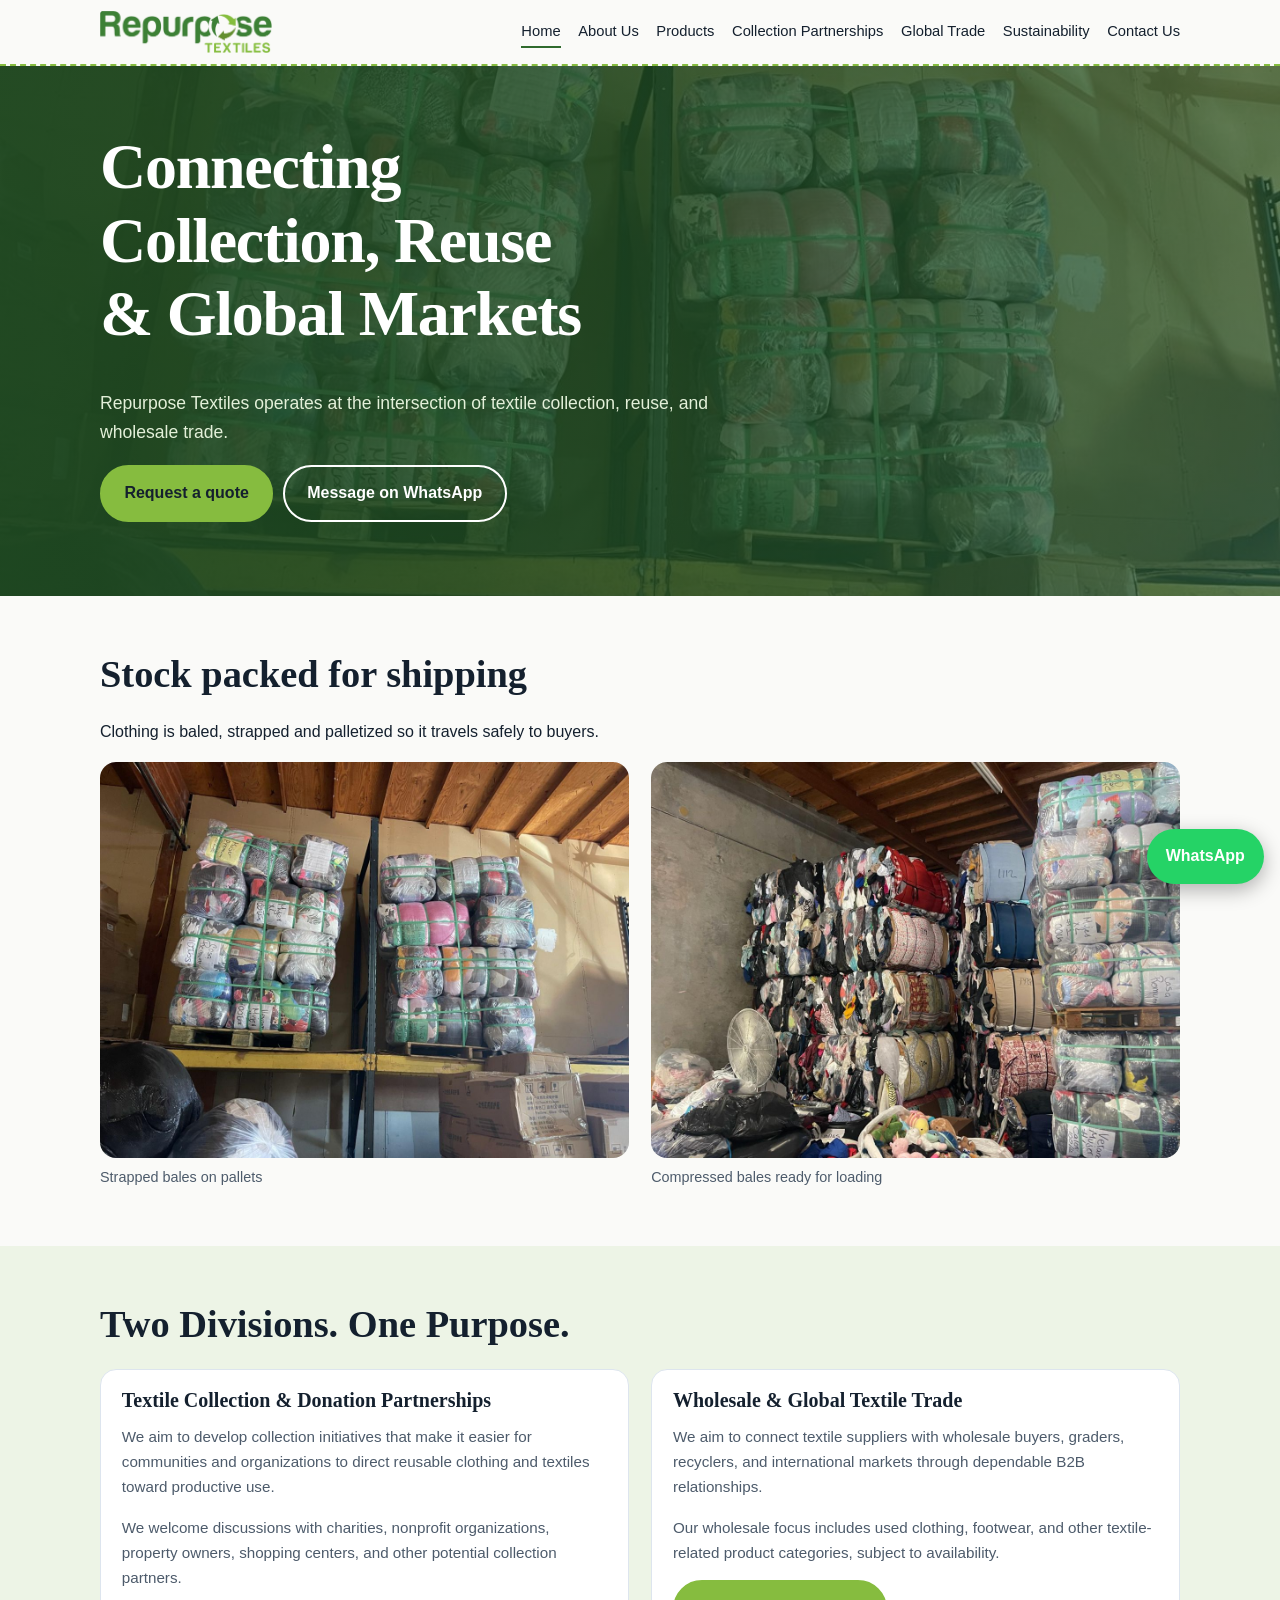
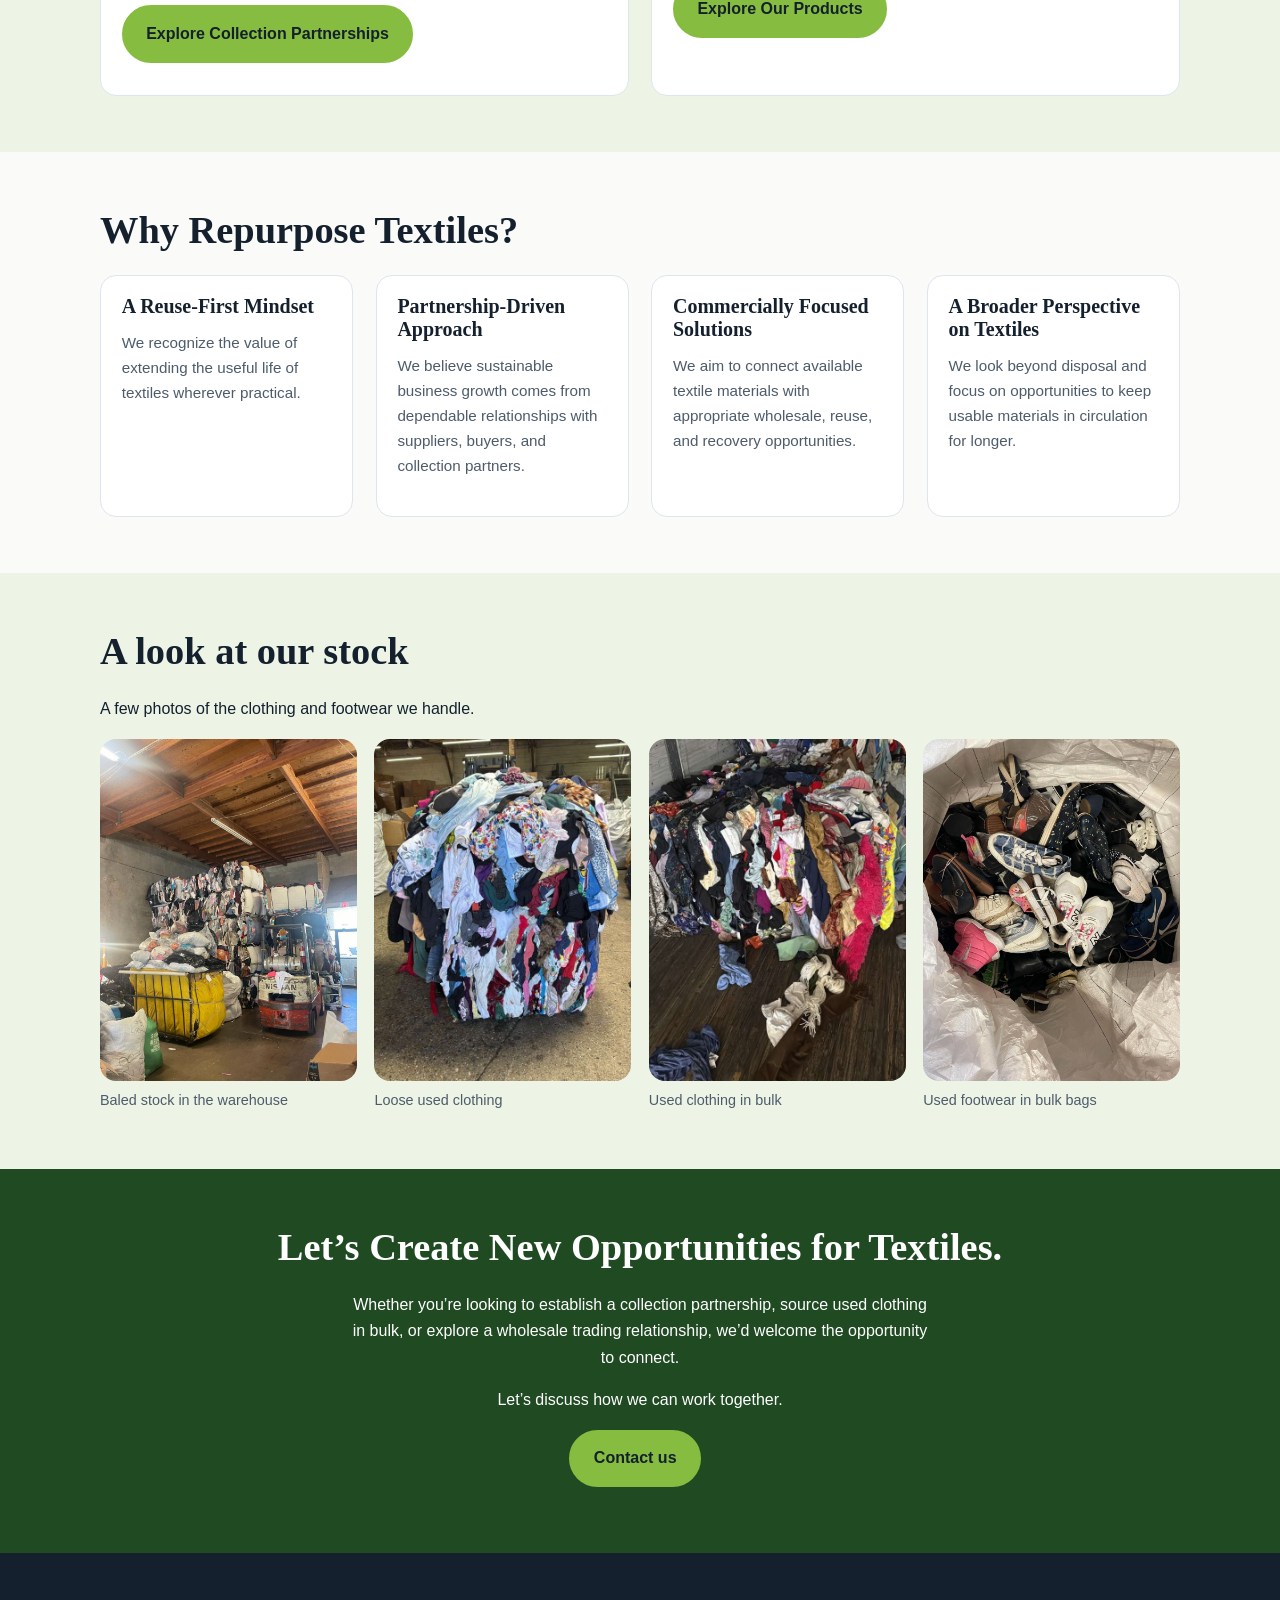
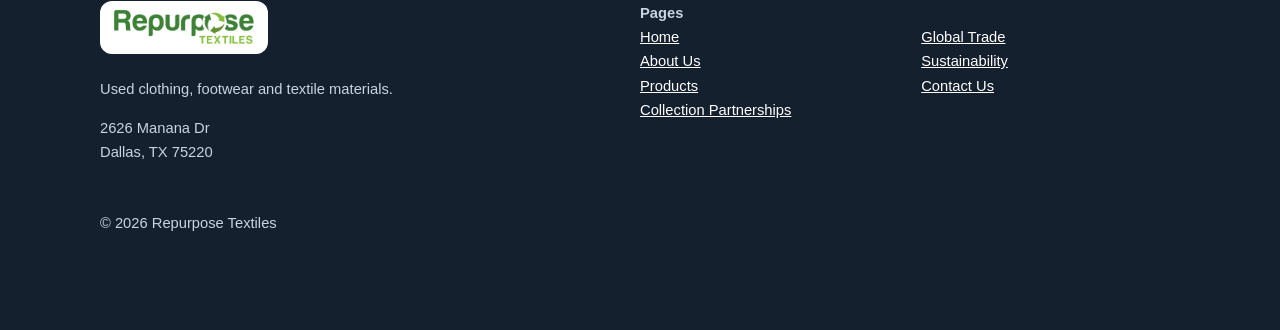
==== index.html @ b64dceb4 "Add files via upload" ====
<!doctype html><html lang="en"><head><meta charset="utf-8"><meta name="viewport" content="width=device-width,initial-scale=1,viewport-fit=cover"><title>Used Clothing Supplier | Repurpose Textiles</title><meta name="description" content="Repurpose Textiles supplies used clothing, footwear and textile materials to wholesale buyers and works with organizations that collect them."><meta name="theme-color" content="#2f6a2d"><link rel="canonical" href="https://YOUR-DOMAIN.com/"><meta property="og:title" content="Used Clothing Supplier | Repurpose Textiles"><meta property="og:description" content="Repurpose Textiles supplies used clothing, footwear and textile materials to wholesale buyers and works with organizations that collect them."><meta property="og:type" content="website"><meta property="og:url" content="https://YOUR-DOMAIN.com/"><link rel="icon" href="assets/favicon.png"><link rel="apple-touch-icon" href="assets/apple-touch-icon.png"><meta property="og:image" content="https://YOUR-DOMAIN.com/assets/bales-pallets.jpg"><link rel="stylesheet" href="style.css"><script type="application/ld+json">{"@context":"https://schema.org","@type":"Organization","name":"Repurpose Textiles","url":"https://YOUR-DOMAIN.com","logo":"https://YOUR-DOMAIN.com/assets/logo.png","email":"info@YOUR-DOMAIN.com","address":{"@type":"PostalAddress","streetAddress":"2626 Manana Dr","addressLocality":"Dallas","addressRegion":"TX","postalCode":"75220","addressCountry":"US"}}</script></head><body>
<header><div class="wrap bar"><a class="logo" href="index.html"><img src="assets/logo.png" alt="Repurpose Textiles" width="172" height="42"></a><button id="mt" aria-expanded="false" aria-controls="nav">Menu</button><nav id="nav" aria-label="Main"><ul><li><a href="index.html" aria-current=page>Home</a></li><li><a href="about.html">About Us</a></li><li><a href="products.html">Products</a></li><li><a href="partnerships.html">Collection Partnerships</a></li><li><a href="global-trade.html">Global Trade</a></li><li><a href="sustainability.html">Sustainability</a></li><li><a href="contact.html">Contact Us</a></li></ul></nav></div></header>
<main><div class="hero pic"><div class="wrap"><div><h1>Connecting Collection, Reuse &amp; Global Markets</h1><p>Repurpose Textiles operates at the intersection of textile collection, reuse, and wholesale trade.</p><a class="btn" href="contact.html">Request a quote</a><a class="btn alt" href="https://wa.me/19723810260">Message on WhatsApp</a></div>
</div></div>

<section><div class="wrap"><h2>Stock packed for shipping</h2><p>Clothing is baled, strapped and palletized so it travels safely to buyers.</p><div class="grid"><figure><img src="assets/bales-pallets.jpg" width="1200" height="900" loading="lazy" alt="Pallets of strapped clothing bales stacked on warehouse racking"><figcaption>Strapped bales on pallets</figcaption></figure><figure><img src="assets/bales-stacked.jpg" width="1200" height="900" loading="lazy" alt="Stacks of compressed clothing and textile bales in a warehouse"><figcaption>Compressed bales ready for loading</figcaption></figure></div></div></section>
<section class="alt-bg"><div class="wrap"><h2>Two Divisions. One Purpose.</h2><div class="grid">
<div class="card"><div class="in"><h3>Textile Collection &amp; Donation Partnerships</h3><p>We aim to develop collection initiatives that make it easier for communities and organizations to direct reusable clothing and textiles toward productive use.</p><p>We welcome discussions with charities, nonprofit organizations, property owners, shopping centers, and other potential collection partners.</p><a class="btn" href="partnerships.html">Explore Collection Partnerships</a></div></div>
<div class="card"><div class="in"><h3>Wholesale &amp; Global Textile Trade</h3><p>We aim to connect textile suppliers with wholesale buyers, graders, recyclers, and international markets through dependable B2B relationships.</p><p>Our wholesale focus includes used clothing, footwear, and other textile-related product categories, subject to availability.</p><a class="btn" href="products.html">Explore Our Products</a></div></div></div></div></section>
<section><div class="wrap"><h2>Why Repurpose Textiles?</h2><div class="grid g4">
<div class="card"><div class="in"><h3>A Reuse-First Mindset</h3><p>We recognize the value of extending the useful life of textiles wherever practical.</p></div></div>
<div class="card"><div class="in"><h3>Partnership-Driven Approach</h3><p>We believe sustainable business growth comes from dependable relationships with suppliers, buyers, and collection partners.</p></div></div>
<div class="card"><div class="in"><h3>Commercially Focused Solutions</h3><p>We aim to connect available textile materials with appropriate wholesale, reuse, and recovery opportunities.</p></div></div>
<div class="card"><div class="in"><h3>A Broader Perspective on Textiles</h3><p>We look beyond disposal and focus on opportunities to keep usable materials in circulation for longer.</p></div></div></div></div></section>
<section class="alt-bg"><div class="wrap"><h2>A look at our stock</h2><p>A few photos of the clothing and footwear we handle.</p><div class="gal">
<figure><img src="assets/warehouse-floor.jpg" width="900" height="1200" loading="lazy" alt="Tall stacks of baled used clothing in a warehouse with a forklift"><figcaption>Baled stock in the warehouse</figcaption></figure>
<figure><img src="assets/loose-clothing-1.jpg" width="576" height="1024" loading="lazy" alt="A large pile of loose used clothing on a warehouse floor"><figcaption>Loose used clothing</figcaption></figure>
<figure><img src="assets/loose-clothing-2.jpg" width="576" height="1024" loading="lazy" alt="Used clothing spread across the floor of a trailer"><figcaption>Used clothing in bulk</figcaption></figure>
<figure><img src="assets/footwear-1.jpg" width="900" height="1200" loading="lazy" alt="A large bag of mixed used shoes"><figcaption>Used footwear in bulk bags</figcaption></figure></div></div></section><div class="band"><div class="wrap"><h2>Let’s Create New Opportunities for Textiles.</h2><p>Whether you’re looking to establish a collection partnership, source used clothing in bulk, or explore a wholesale trading relationship, we’d welcome the opportunity to connect.</p><p>Let’s discuss how we can work together.</p><a class="btn" href="contact.html">Contact us</a></div></div></main>
<footer><div class="wrap grid"><div><a class="fl" href="index.html"><img src="assets/logo.png" alt="Repurpose Textiles" width="140" height="34"></a><p>Used clothing, footwear and textile materials.</p><p>2626 Manana Dr<br>Dallas, TX 75220</p></div><div><b>Pages</b><br><a href="index.html">Home</a><br><a href="about.html">About Us</a><br><a href="products.html">Products</a><br><a href="partnerships.html">Collection Partnerships</a></div><div><b>&nbsp;</b><br><a href="global-trade.html">Global Trade</a><br><a href="sustainability.html">Sustainability</a><br><a href="contact.html">Contact Us</a></div></div><div class="wrap"><p style="margin-top:2rem">&copy; <span id="y">2026</span> Repurpose Textiles</p></div></footer>
<a class="wa" href="https://wa.me/19723810260" aria-label="Chat on WhatsApp">WhatsApp</a><script src="site.js" defer></script></body></html>
---- style.css ----
:root{--ink:#14202e;--denim:#2f6a2d;--chambray:#edf4e6;--paper:#fafaf8;--thread:#86bc3f;--moss:#1f4a22;--mute:#4d5b6b;--serif:"New York",ui-serif,"Iowan Old Style",Georgia,serif;--sans:-apple-system,BlinkMacSystemFont,"SF Pro Text","Helvetica Neue",Arial,sans-serif}
*{box-sizing:border-box}html{scroll-padding-top:5rem;-webkit-text-size-adjust:100%}
body{margin:0;font:1rem/1.65 var(--sans);color:var(--ink);background:var(--paper);padding:env(safe-area-inset-top) env(safe-area-inset-left) 0 env(safe-area-inset-right)}
img{max-width:100%}a{color:var(--denim)}h1,h2,h3{font-family:var(--serif);line-height:1.15;margin:0 0 .6em;font-weight:700}
h1{font-size:clamp(2.2rem,6vw,4rem);letter-spacing:-.02em}h2{font-size:clamp(1.6rem,3.5vw,2.4rem)}h3{font-size:1.25rem}
p{max-width:65ch;margin:0 0 1em}.wrap{max-width:1120px;margin:auto;padding:0 1.25rem}
header{position:sticky;top:0;z-index:20;background:rgba(250,250,248,.92);-webkit-backdrop-filter:blur(12px);backdrop-filter:blur(12px);border-bottom:2px dashed var(--thread)}
.bar{display:flex;align-items:center;justify-content:space-between;min-height:4rem}
.logo{font:700 1.25rem var(--serif);text-decoration:none;color:var(--denim)}
nav ul{display:flex;gap:1.1rem;list-style:none;margin:0;padding:0}nav a{text-decoration:none;color:var(--ink);font-size:.92rem;padding:.4rem 0;border-bottom:2px solid transparent}
nav a:hover,nav a[aria-current]{border-color:var(--denim)}
#mt{display:none;background:none;border:2px solid var(--denim);color:var(--denim);border-radius:8px;padding:.5rem .8rem;font:600 .9rem var(--sans);min-height:44px}
.hero.pic{background:linear-gradient(90deg,rgba(31,74,34,.94),rgba(31,74,34,.7)),url(assets/bales-pallets.jpg) center/cover}.logo img{height:42px;width:auto;display:block}.fl{display:inline-block;background:#fff;padding:.6rem .9rem;border-radius:12px;margin-bottom:1rem}.fl img{height:34px;width:auto;display:block}figure{margin:0}figure img{width:100%;height:auto;aspect-ratio:4/3;object-fit:cover;border-radius:16px;display:block}figcaption{color:var(--mute);font-size:.9rem;margin-top:.5rem}.hero{background:var(--denim);color:#fff;padding:4rem 0}.hero .wrap{display:grid;grid-template-columns:1.4fr 1fr;gap:3rem;align-items:center}
.hero p{color:#e3f0d9;font-size:1.1rem}.page-hero{background:var(--chambray);padding:3rem 0 2.5rem}.page-hero p{font-size:1.1rem;color:var(--mute)}
.btn{display:inline-block;padding:.85rem 1.4rem;border-radius:999px;font-weight:600;text-decoration:none;background:var(--thread);color:var(--ink);border:2px solid var(--thread);margin:0 .6rem .6rem 0;min-height:44px;cursor:pointer;font-size:1rem;font-family:var(--sans)}
.btn.alt{background:transparent;color:inherit;border-color:currentColor}
.tag{background:var(--paper);color:var(--ink);padding:1.6rem 1.6rem 1.6rem 2.2rem;border-radius:6px 22px 22px 6px;position:relative;box-shadow:0 10px 30px rgba(0,0,0,.25)}
.tag:before{content:"";position:absolute;left:.8rem;top:1.2rem;width:14px;height:14px;border-radius:50%;background:var(--denim)}
.tag h3{font-size:1.05rem}.tag a{display:block;padding:.7rem 0;border-top:2px dashed #cfe0c0;text-decoration:none;font-weight:600}
section{padding:3.5rem 0}.alt-bg{background:var(--chambray)}
.stats{display:grid;grid-template-columns:repeat(3,1fr);gap:1.5rem;border-top:2px dashed var(--thread);border-bottom:2px dashed var(--thread);padding:1.8rem 0}
.stats b{display:block;font:700 1.8rem var(--serif);color:var(--denim)}
.grid{display:grid;grid-template-columns:repeat(auto-fit,minmax(260px,1fr));gap:1.4rem}
.card{background:#fff;border-radius:16px;overflow:hidden;border:1px solid #dde5ee}.card .pic{aspect-ratio:16/10;background:var(--chambray);display:grid;place-items:center;color:var(--mute);font-size:.85rem;border-bottom:2px dashed var(--thread)}
.gal{display:grid;grid-template-columns:repeat(4,1fr);gap:1.1rem}.gal img{aspect-ratio:3/4}@media(max-width:900px){.gal{grid-template-columns:repeat(2,1fr)}}.g4{grid-template-columns:repeat(auto-fit,minmax(220px,1fr))}.hero.pic .wrap{grid-template-columns:1fr}.hero.pic h1{max-width:16ch}.card img{width:100%;aspect-ratio:4/3;object-fit:cover;display:block;border-bottom:2px dashed var(--thread)}.card .in{padding:1.2rem 1.3rem 1.4rem}.card p{color:var(--mute);font-size:.95rem}
.chips{display:flex;flex-wrap:wrap;gap:.6rem;margin-bottom:1.6rem}.chips button{border:2px solid var(--denim);background:#fff;color:var(--denim);border-radius:999px;padding:.55rem 1.1rem;font:600 .9rem var(--sans);min-height:44px;cursor:pointer}
.chips button[aria-pressed=true]{background:var(--denim);color:#fff}
.steps{counter-reset:s;list-style:none;padding:0;display:grid;gap:1rem}.steps li{counter-increment:s;padding-left:3.2rem;position:relative}
.steps li:before{content:counter(s);position:absolute;left:0;top:0;width:2.3rem;height:2.3rem;border-radius:50%;background:var(--denim);color:#fff;display:grid;place-items:center;font-weight:700}
.two{display:grid;grid-template-columns:1fr 1fr;gap:3rem}
.band{background:var(--moss);color:#fff;text-align:center;padding:3.5rem 0}.band p{margin-inline:auto}
form{display:grid;gap:1rem}label{font-weight:600;font-size:.9rem;display:grid;gap:.35rem}
input,select,textarea{font:inherit;padding:.8rem;border:2px solid #b9c7d6;border-radius:10px;background:#fff;width:100%;min-height:44px}
footer{background:var(--ink);color:#c9d4e0;padding:3rem 0 5rem;font-size:.92rem}footer a{color:#fff}footer .grid{grid-template-columns:2fr 1fr 1fr}
.wa{position:fixed;right:max(1rem,env(safe-area-inset-right));bottom:max(1rem,env(safe-area-inset-bottom));background:#25d366;color:#fff;font-weight:700;text-decoration:none;padding:.9rem 1.2rem;border-radius:999px;box-shadow:0 6px 20px rgba(0,0,0,.3);z-index:30}
.ph{background:#fff3c4;color:#6b4e00;padding:0 .25em;border-radius:3px}
a:focus-visible,button:focus-visible,input:focus-visible,select:focus-visible,textarea:focus-visible{outline:3px solid var(--thread);outline-offset:2px}
@media(max-width:900px){#mt{display:block}nav{display:none;position:absolute;left:0;right:0;top:100%;background:var(--paper);padding:.5rem 1.25rem 1rem;border-bottom:2px dashed var(--thread)}nav.open{display:block}nav ul{flex-direction:column;gap:0}nav a{display:block;padding:.8rem 0;font-size:1.05rem}
.hero .wrap,.two{grid-template-columns:1fr}.stats{grid-template-columns:1fr}footer .grid{grid-template-columns:1fr}.hero{padding:2.5rem 0}}
@media(prefers-reduced-motion:no-preference){.tag{animation:up .7s ease both}@keyframes up{from{opacity:0;transform:translateY(14px)}}}
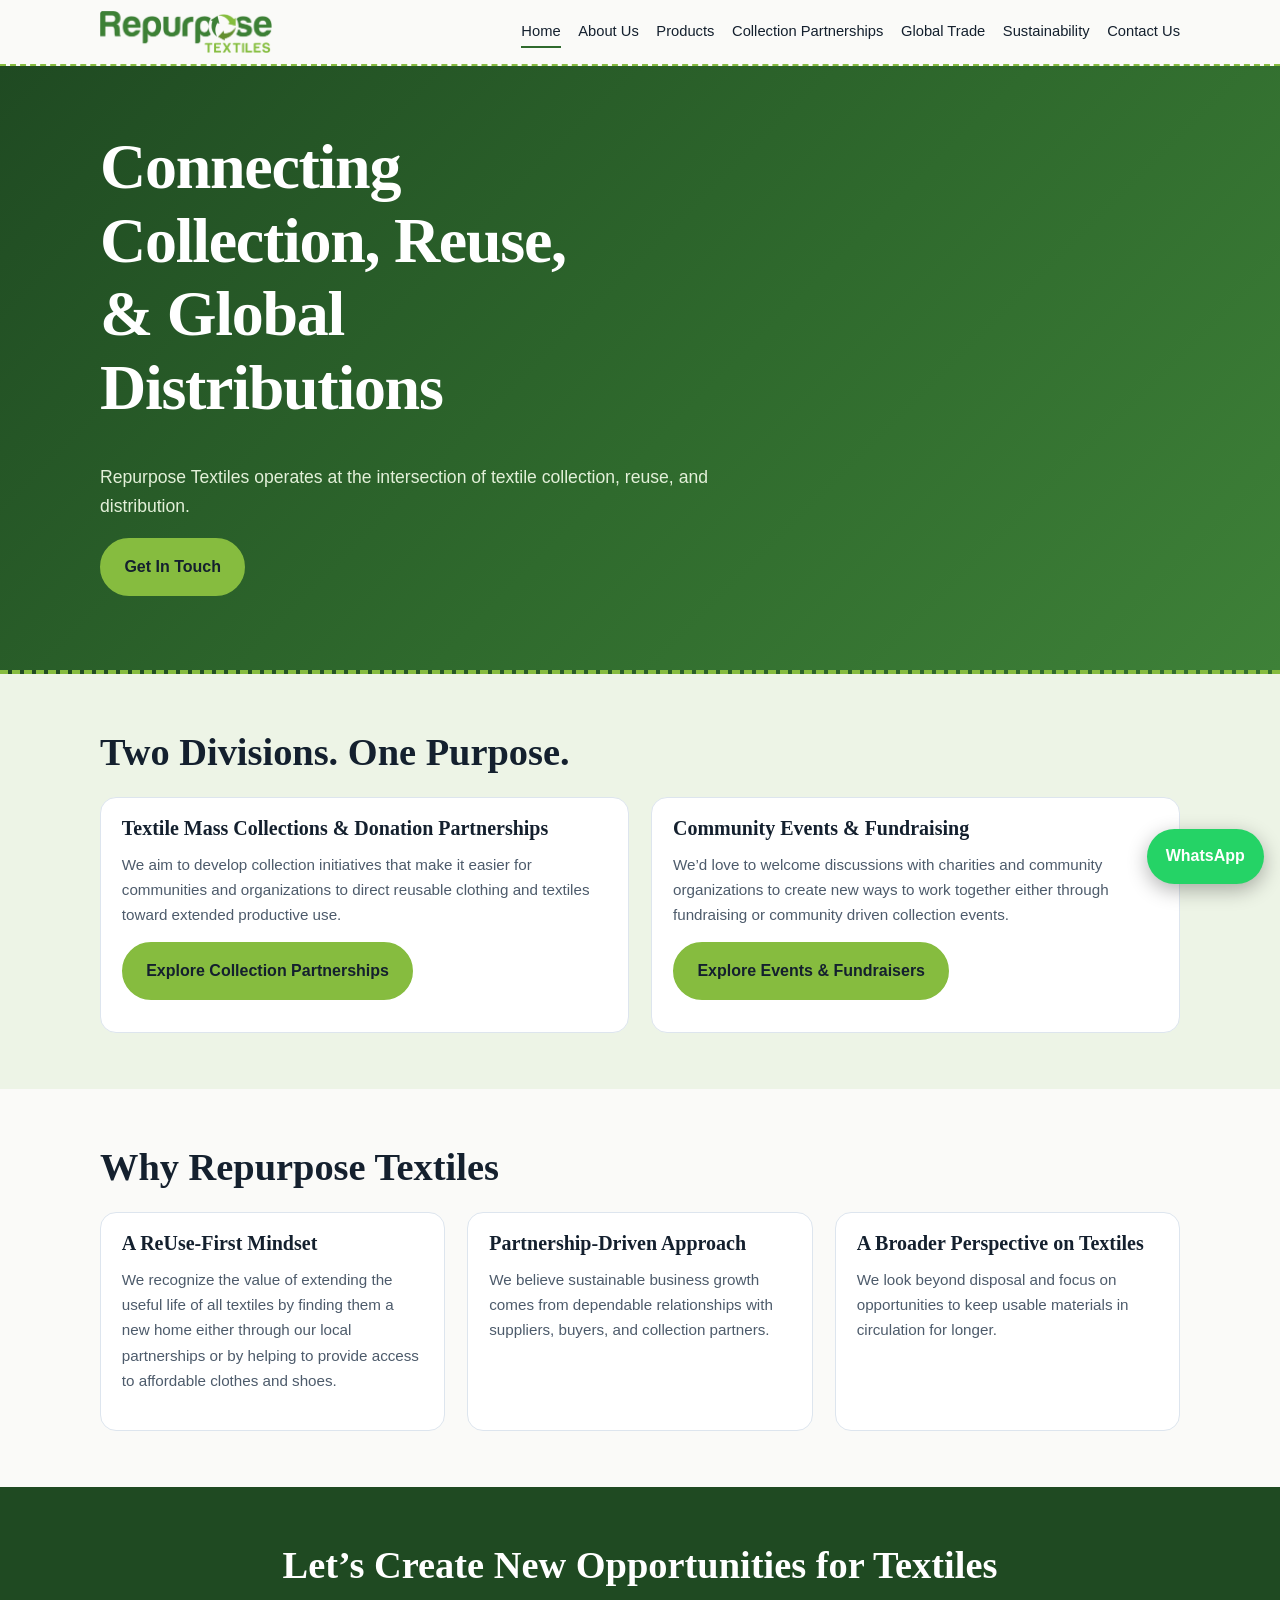
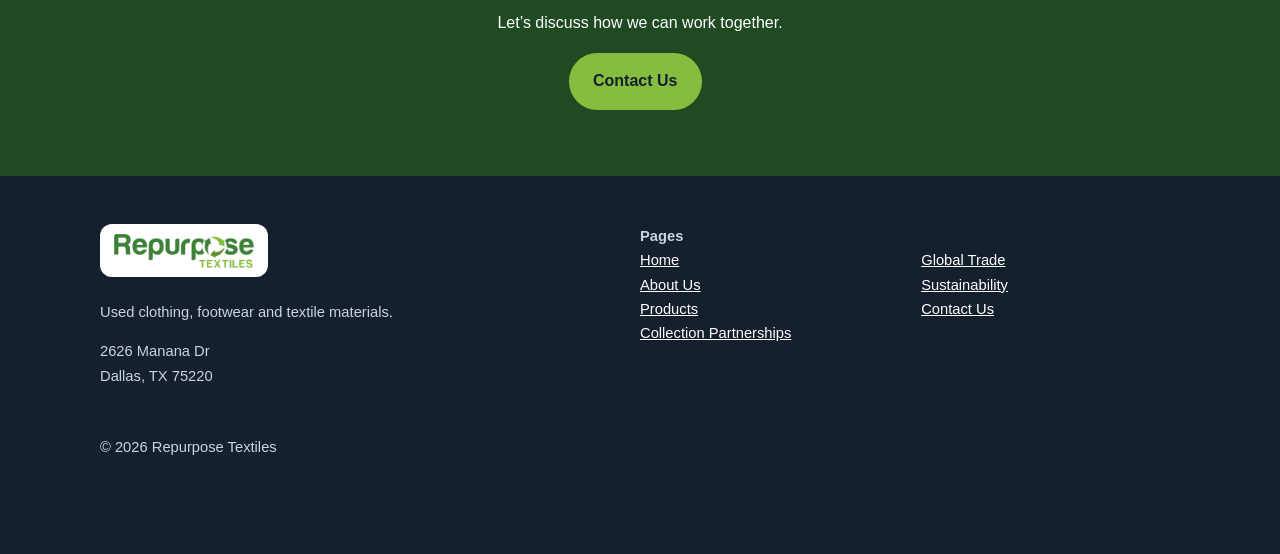
==== commit 5c6d6b1d: "Add files via upload" ====
--- a/index.html
+++ b/index.html
@@ -1,21 +1,13 @@
-<!doctype html><html lang="en"><head><meta charset="utf-8"><meta name="viewport" content="width=device-width,initial-scale=1,viewport-fit=cover"><title>Used Clothing Supplier | Repurpose Textiles</title><meta name="description" content="Repurpose Textiles supplies used clothing, footwear and textile materials to wholesale buyers and works with organizations that collect them."><meta name="theme-color" content="#2f6a2d"><link rel="canonical" href="https://YOUR-DOMAIN.com/"><meta property="og:title" content="Used Clothing Supplier | Repurpose Textiles"><meta property="og:description" content="Repurpose Textiles supplies used clothing, footwear and textile materials to wholesale buyers and works with organizations that collect them."><meta property="og:type" content="website"><meta property="og:url" content="https://YOUR-DOMAIN.com/"><link rel="icon" href="assets/favicon.png"><link rel="apple-touch-icon" href="assets/apple-touch-icon.png"><meta property="og:image" content="https://YOUR-DOMAIN.com/assets/bales-pallets.jpg"><link rel="stylesheet" href="style.css"><script type="application/ld+json">{"@context":"https://schema.org","@type":"Organization","name":"Repurpose Textiles","url":"https://YOUR-DOMAIN.com","logo":"https://YOUR-DOMAIN.com/assets/logo.png","email":"info@YOUR-DOMAIN.com","address":{"@type":"PostalAddress","streetAddress":"2626 Manana Dr","addressLocality":"Dallas","addressRegion":"TX","postalCode":"75220","addressCountry":"US"}}</script></head><body>
+<!doctype html><html lang="en"><head><meta charset="utf-8"><meta name="viewport" content="width=device-width,initial-scale=1,viewport-fit=cover"><title>Textile Collection, Reuse & Distribution | Repurpose Textiles</title><meta name="description" content="Repurpose Textiles connects textile collection, reuse and distribution through community partnerships, donation programs and fundraising events."><meta name="theme-color" content="#2f6a2d"><link rel="canonical" href="https://YOUR-DOMAIN.com/"><meta property="og:title" content="Textile Collection, Reuse & Distribution | Repurpose Textiles"><meta property="og:description" content="Repurpose Textiles connects textile collection, reuse and distribution through community partnerships, donation programs and fundraising events."><meta property="og:type" content="website"><meta property="og:url" content="https://YOUR-DOMAIN.com/"><link rel="icon" href="assets/favicon.png"><link rel="apple-touch-icon" href="assets/apple-touch-icon.png"><meta property="og:image" content="https://YOUR-DOMAIN.com/assets/og-image.png"><link rel="stylesheet" href="style.css"><script type="application/ld+json">{"@context":"https://schema.org","@type":"Organization","name":"Repurpose Textiles","url":"https://YOUR-DOMAIN.com","logo":"https://YOUR-DOMAIN.com/assets/logo.png","email":"info@YOUR-DOMAIN.com","address":{"@type":"PostalAddress","streetAddress":"2626 Manana Dr","addressLocality":"Dallas","addressRegion":"TX","postalCode":"75220","addressCountry":"US"}}</script></head><body>
 <header><div class="wrap bar"><a class="logo" href="index.html"><img src="assets/logo.png" alt="Repurpose Textiles" width="172" height="42"></a><button id="mt" aria-expanded="false" aria-controls="nav">Menu</button><nav id="nav" aria-label="Main"><ul><li><a href="index.html" aria-current=page>Home</a></li><li><a href="about.html">About Us</a></li><li><a href="products.html">Products</a></li><li><a href="partnerships.html">Collection Partnerships</a></li><li><a href="global-trade.html">Global Trade</a></li><li><a href="sustainability.html">Sustainability</a></li><li><a href="contact.html">Contact Us</a></li></ul></nav></div></header>
-<main><div class="hero pic"><div class="wrap"><div><h1>Connecting Collection, Reuse &amp; Global Markets</h1><p>Repurpose Textiles operates at the intersection of textile collection, reuse, and wholesale trade.</p><a class="btn" href="contact.html">Request a quote</a><a class="btn alt" href="https://wa.me/19723810260">Message on WhatsApp</a></div>
-</div></div>
-
-<section><div class="wrap"><h2>Stock packed for shipping</h2><p>Clothing is baled, strapped and palletized so it travels safely to buyers.</p><div class="grid"><figure><img src="assets/bales-pallets.jpg" width="1200" height="900" loading="lazy" alt="Pallets of strapped clothing bales stacked on warehouse racking"><figcaption>Strapped bales on pallets</figcaption></figure><figure><img src="assets/bales-stacked.jpg" width="1200" height="900" loading="lazy" alt="Stacks of compressed clothing and textile bales in a warehouse"><figcaption>Compressed bales ready for loading</figcaption></figure></div></div></section>
+<main><div class="hero pic"><div class="wrap"><div><h1>Connecting Collection, Reuse, &amp; Global Distributions</h1><p>Repurpose Textiles operates at the intersection of textile collection, reuse, and distribution.</p><a class="btn" href="contact.html">Get In Touch</a></div></div></div>
 <section class="alt-bg"><div class="wrap"><h2>Two Divisions. One Purpose.</h2><div class="grid">
-<div class="card"><div class="in"><h3>Textile Collection &amp; Donation Partnerships</h3><p>We aim to develop collection initiatives that make it easier for communities and organizations to direct reusable clothing and textiles toward productive use.</p><p>We welcome discussions with charities, nonprofit organizations, property owners, shopping centers, and other potential collection partners.</p><a class="btn" href="partnerships.html">Explore Collection Partnerships</a></div></div>
-<div class="card"><div class="in"><h3>Wholesale &amp; Global Textile Trade</h3><p>We aim to connect textile suppliers with wholesale buyers, graders, recyclers, and international markets through dependable B2B relationships.</p><p>Our wholesale focus includes used clothing, footwear, and other textile-related product categories, subject to availability.</p><a class="btn" href="products.html">Explore Our Products</a></div></div></div></div></section>
-<section><div class="wrap"><h2>Why Repurpose Textiles?</h2><div class="grid g4">
-<div class="card"><div class="in"><h3>A Reuse-First Mindset</h3><p>We recognize the value of extending the useful life of textiles wherever practical.</p></div></div>
+<div class="card"><div class="in"><h3>Textile Mass Collections &amp; Donation Partnerships</h3><p>We aim to develop collection initiatives that make it easier for communities and organizations to direct reusable clothing and textiles toward extended productive use.</p><a class="btn" href="partnerships.html">Explore Collection Partnerships</a></div></div>
+<div class="card"><div class="in"><h3>Community Events &amp; Fundraising</h3><p>We’d love to welcome discussions with charities and community organizations to create new ways to work together either through fundraising or community driven collection events.</p><a class="btn" href="partnerships.html#events">Explore Events &amp; Fundraisers</a></div></div></div></div></section>
+<section><div class="wrap"><h2>Why Repurpose Textiles</h2><div class="grid g4">
+<div class="card"><div class="in"><h3>A ReUse-First Mindset</h3><p>We recognize the value of extending the useful life of all textiles by finding them a new home either through our local partnerships or by helping to provide access to affordable clothes and shoes.</p></div></div>
 <div class="card"><div class="in"><h3>Partnership-Driven Approach</h3><p>We believe sustainable business growth comes from dependable relationships with suppliers, buyers, and collection partners.</p></div></div>
-<div class="card"><div class="in"><h3>Commercially Focused Solutions</h3><p>We aim to connect available textile materials with appropriate wholesale, reuse, and recovery opportunities.</p></div></div>
 <div class="card"><div class="in"><h3>A Broader Perspective on Textiles</h3><p>We look beyond disposal and focus on opportunities to keep usable materials in circulation for longer.</p></div></div></div></div></section>
-<section class="alt-bg"><div class="wrap"><h2>A look at our stock</h2><p>A few photos of the clothing and footwear we handle.</p><div class="gal">
-<figure><img src="assets/warehouse-floor.jpg" width="900" height="1200" loading="lazy" alt="Tall stacks of baled used clothing in a warehouse with a forklift"><figcaption>Baled stock in the warehouse</figcaption></figure>
-<figure><img src="assets/loose-clothing-1.jpg" width="576" height="1024" loading="lazy" alt="A large pile of loose used clothing on a warehouse floor"><figcaption>Loose used clothing</figcaption></figure>
-<figure><img src="assets/loose-clothing-2.jpg" width="576" height="1024" loading="lazy" alt="Used clothing spread across the floor of a trailer"><figcaption>Used clothing in bulk</figcaption></figure>
-<figure><img src="assets/footwear-1.jpg" width="900" height="1200" loading="lazy" alt="A large bag of mixed used shoes"><figcaption>Used footwear in bulk bags</figcaption></figure></div></div></section><div class="band"><div class="wrap"><h2>Let’s Create New Opportunities for Textiles.</h2><p>Whether you’re looking to establish a collection partnership, source used clothing in bulk, or explore a wholesale trading relationship, we’d welcome the opportunity to connect.</p><p>Let’s discuss how we can work together.</p><a class="btn" href="contact.html">Contact us</a></div></div></main>
+<div class="band"><div class="wrap"><h2>Let’s Create New Opportunities for Textiles</h2><p>Let’s discuss how we can work together.</p><a class="btn" href="contact.html">Contact Us</a></div></div></main>
 <footer><div class="wrap grid"><div><a class="fl" href="index.html"><img src="assets/logo.png" alt="Repurpose Textiles" width="140" height="34"></a><p>Used clothing, footwear and textile materials.</p><p>2626 Manana Dr<br>Dallas, TX 75220</p></div><div><b>Pages</b><br><a href="index.html">Home</a><br><a href="about.html">About Us</a><br><a href="products.html">Products</a><br><a href="partnerships.html">Collection Partnerships</a></div><div><b>&nbsp;</b><br><a href="global-trade.html">Global Trade</a><br><a href="sustainability.html">Sustainability</a><br><a href="contact.html">Contact Us</a></div></div><div class="wrap"><p style="margin-top:2rem">&copy; <span id="y">2026</span> Repurpose Textiles</p></div></footer>
 <a class="wa" href="https://wa.me/19723810260" aria-label="Chat on WhatsApp">WhatsApp</a><script src="site.js" defer></script></body></html>
--- a/style.css
+++ b/style.css
@@ -11,7 +11,7 @@
 nav ul{display:flex;gap:1.1rem;list-style:none;margin:0;padding:0}nav a{text-decoration:none;color:var(--ink);font-size:.92rem;padding:.4rem 0;border-bottom:2px solid transparent}
 nav a:hover,nav a[aria-current]{border-color:var(--denim)}
 #mt{display:none;background:none;border:2px solid var(--denim);color:var(--denim);border-radius:8px;padding:.5rem .8rem;font:600 .9rem var(--sans);min-height:44px}
-.hero.pic{background:linear-gradient(90deg,rgba(31,74,34,.94),rgba(31,74,34,.7)),url(assets/bales-pallets.jpg) center/cover}.logo img{height:42px;width:auto;display:block}.fl{display:inline-block;background:#fff;padding:.6rem .9rem;border-radius:12px;margin-bottom:1rem}.fl img{height:34px;width:auto;display:block}figure{margin:0}figure img{width:100%;height:auto;aspect-ratio:4/3;object-fit:cover;border-radius:16px;display:block}figcaption{color:var(--mute);font-size:.9rem;margin-top:.5rem}.hero{background:var(--denim);color:#fff;padding:4rem 0}.hero .wrap{display:grid;grid-template-columns:1.4fr 1fr;gap:3rem;align-items:center}
+.hero.pic{background:linear-gradient(135deg,#1f4a22,#2f6a2d 55%,#3e8138);border-bottom:4px dashed var(--thread)}.logo img{height:42px;width:auto;display:block}.fl{display:inline-block;background:#fff;padding:.6rem .9rem;border-radius:12px;margin-bottom:1rem}.fl img{height:34px;width:auto;display:block}figure{margin:0}figure img{width:100%;height:auto;aspect-ratio:4/3;object-fit:cover;border-radius:16px;display:block}figcaption{color:var(--mute);font-size:.9rem;margin-top:.5rem}.hero{background:var(--denim);color:#fff;padding:4rem 0}.hero .wrap{display:grid;grid-template-columns:1.4fr 1fr;gap:3rem;align-items:center}
 .hero p{color:#e3f0d9;font-size:1.1rem}.page-hero{background:var(--chambray);padding:3rem 0 2.5rem}.page-hero p{font-size:1.1rem;color:var(--mute)}
 .btn{display:inline-block;padding:.85rem 1.4rem;border-radius:999px;font-weight:600;text-decoration:none;background:var(--thread);color:var(--ink);border:2px solid var(--thread);margin:0 .6rem .6rem 0;min-height:44px;cursor:pointer;font-size:1rem;font-family:var(--sans)}
 .btn.alt{background:transparent;color:inherit;border-color:currentColor}
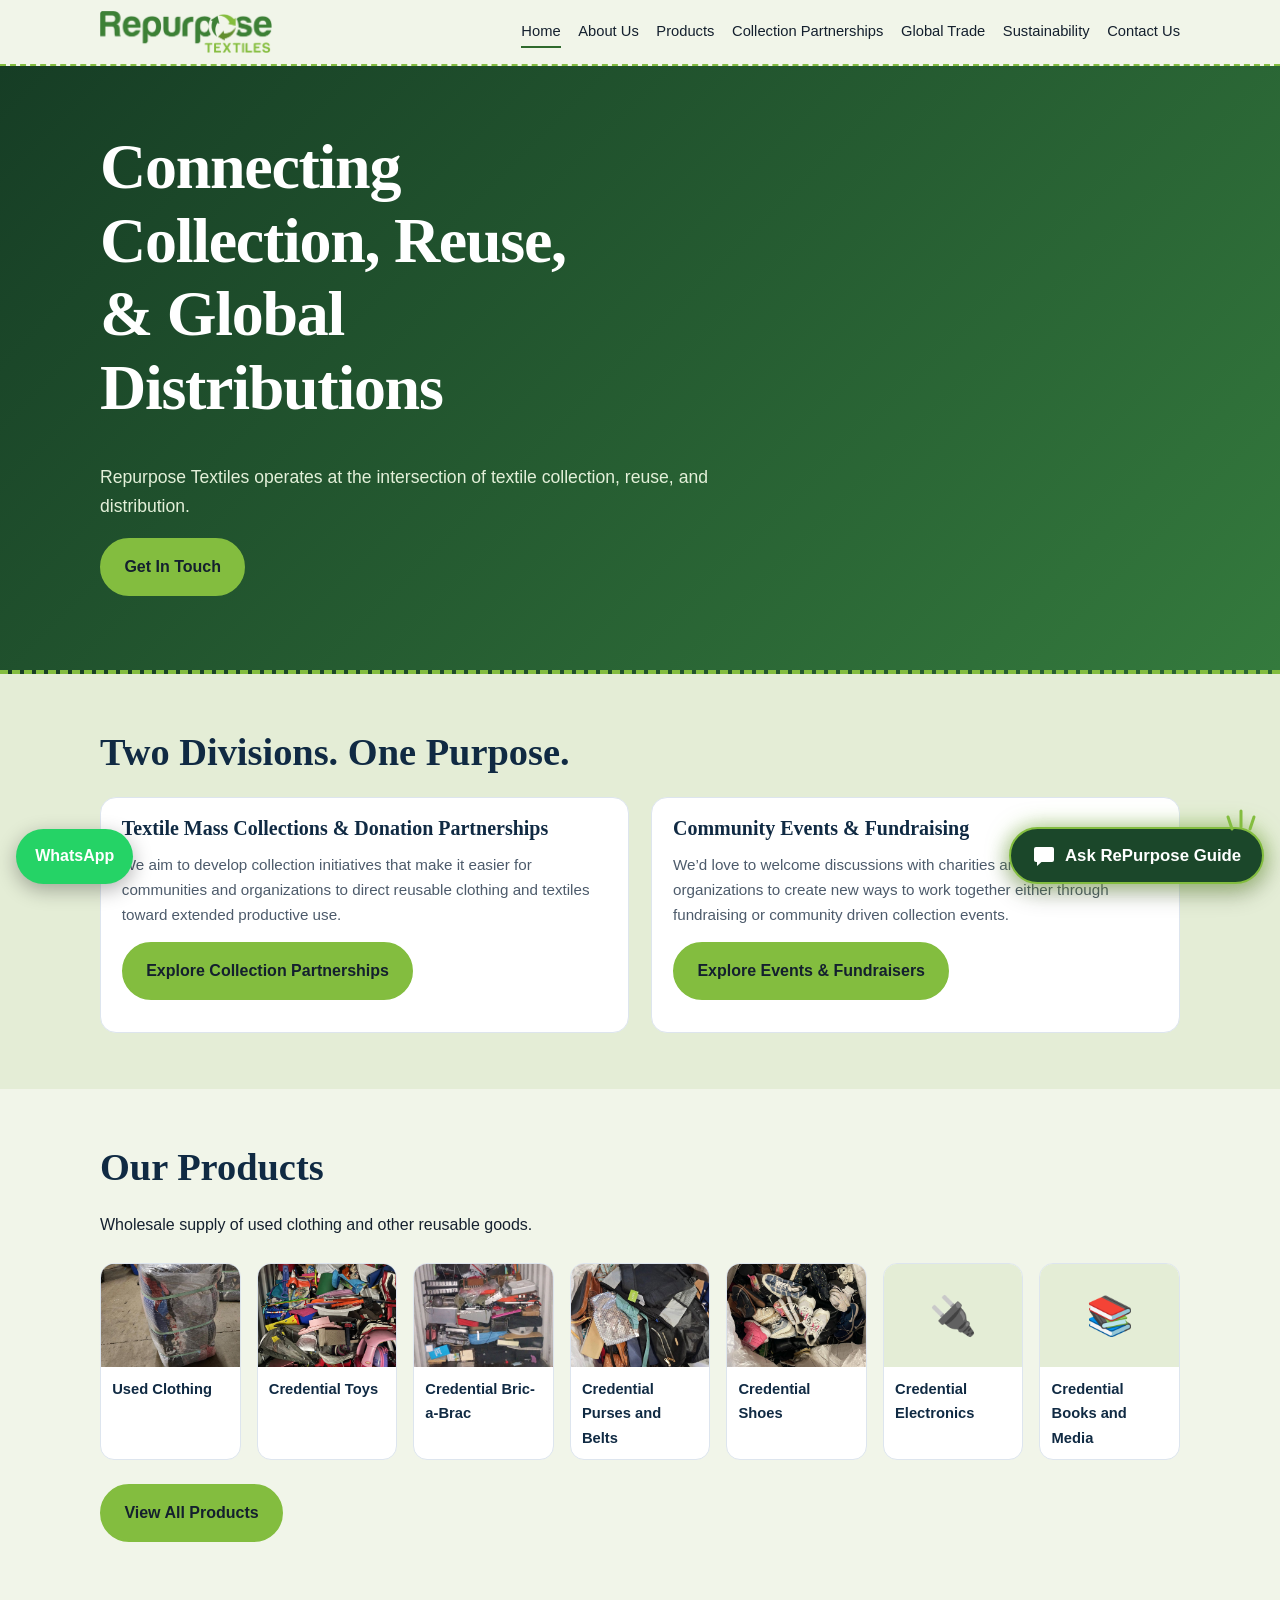
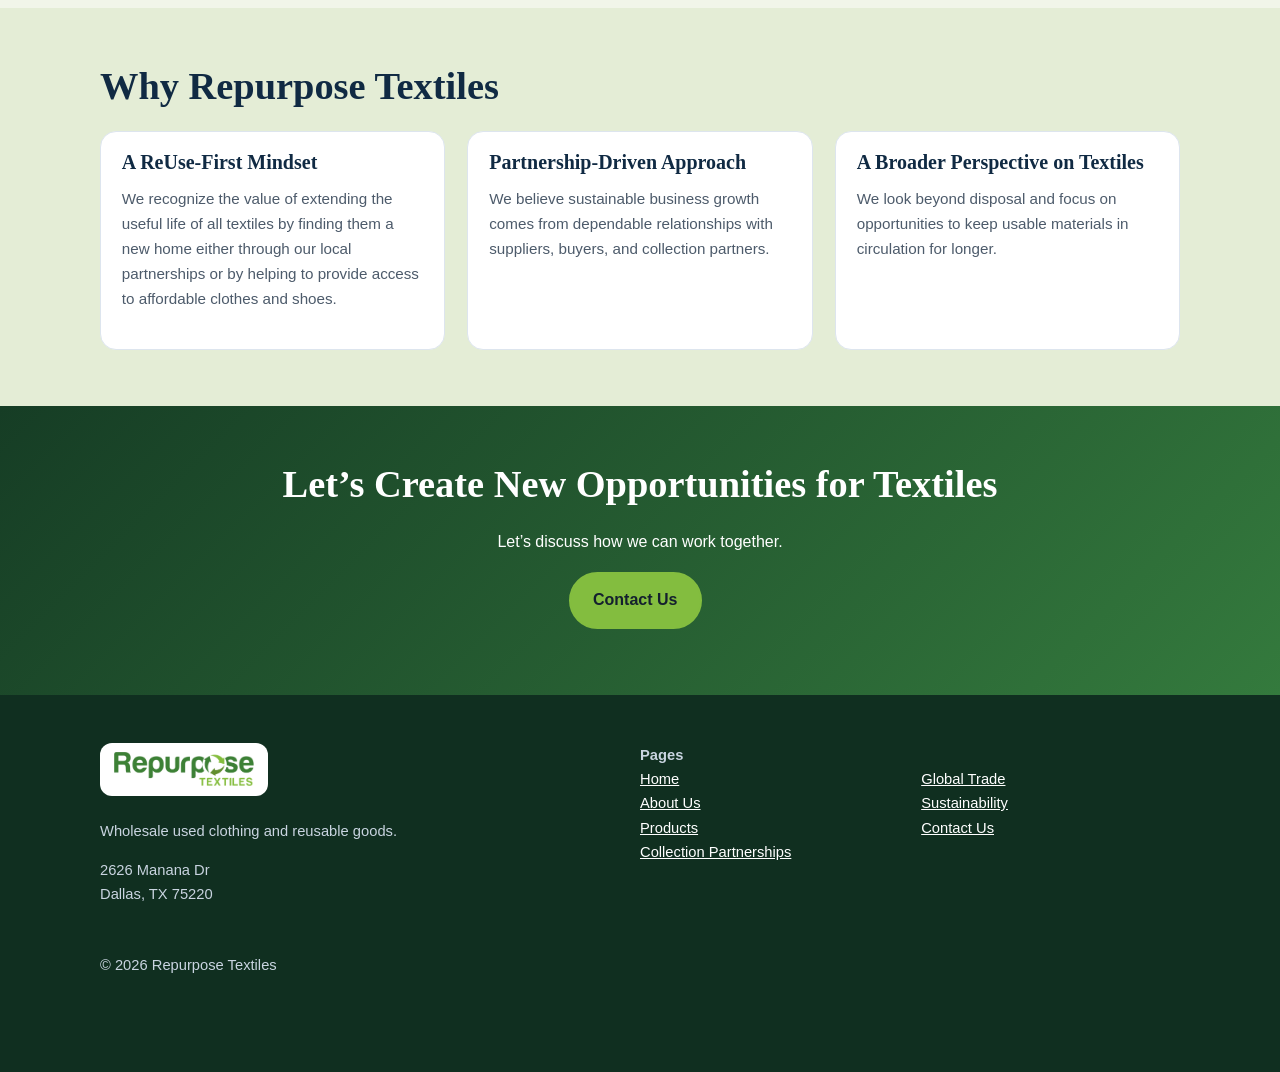
==== commit 7f738ad4: "Add files via upload" ====
--- a/index.html
+++ b/index.html
@@ -1,13 +1,14 @@
-<!doctype html><html lang="en"><head><meta charset="utf-8"><meta name="viewport" content="width=device-width,initial-scale=1,viewport-fit=cover"><title>Textile Collection, Reuse & Distribution | Repurpose Textiles</title><meta name="description" content="Repurpose Textiles connects textile collection, reuse and distribution through community partnerships, donation programs and fundraising events."><meta name="theme-color" content="#2f6a2d"><link rel="canonical" href="https://YOUR-DOMAIN.com/"><meta property="og:title" content="Textile Collection, Reuse & Distribution | Repurpose Textiles"><meta property="og:description" content="Repurpose Textiles connects textile collection, reuse and distribution through community partnerships, donation programs and fundraising events."><meta property="og:type" content="website"><meta property="og:url" content="https://YOUR-DOMAIN.com/"><link rel="icon" href="assets/favicon.png"><link rel="apple-touch-icon" href="assets/apple-touch-icon.png"><meta property="og:image" content="https://YOUR-DOMAIN.com/assets/og-image.png"><link rel="stylesheet" href="style.css"><script type="application/ld+json">{"@context":"https://schema.org","@type":"Organization","name":"Repurpose Textiles","url":"https://YOUR-DOMAIN.com","logo":"https://YOUR-DOMAIN.com/assets/logo.png","email":"info@YOUR-DOMAIN.com","address":{"@type":"PostalAddress","streetAddress":"2626 Manana Dr","addressLocality":"Dallas","addressRegion":"TX","postalCode":"75220","addressCountry":"US"}}</script></head><body>
+<!doctype html><html lang="en"><head><meta charset="utf-8"><meta name="viewport" content="width=device-width,initial-scale=1,viewport-fit=cover"><title>Textile Collection, Reuse & Distribution | Repurpose Textiles</title><meta name="description" content="Repurpose Textiles connects textile collection, reuse and distribution through community partnerships, donation programs and fundraising events."><meta name="theme-color" content="#163d25"><link rel="canonical" href="https://YOUR-DOMAIN.com/"><meta property="og:title" content="Textile Collection, Reuse & Distribution | Repurpose Textiles"><meta property="og:description" content="Repurpose Textiles connects textile collection, reuse and distribution through community partnerships, donation programs and fundraising events."><meta property="og:type" content="website"><meta property="og:url" content="https://YOUR-DOMAIN.com/"><link rel="icon" href="assets/favicon.png"><link rel="apple-touch-icon" href="assets/apple-touch-icon.png"><meta property="og:image" content="https://YOUR-DOMAIN.com/assets/og-image.png"><link rel="stylesheet" href="style.css"><script type="application/ld+json">{"@context":"https://schema.org","@type":"Organization","name":"Repurpose Textiles","url":"https://YOUR-DOMAIN.com","logo":"https://YOUR-DOMAIN.com/assets/logo.png","email":"info@YOUR-DOMAIN.com","address":{"@type":"PostalAddress","streetAddress":"2626 Manana Dr","addressLocality":"Dallas","addressRegion":"TX","postalCode":"75220","addressCountry":"US"}}</script></head><body>
 <header><div class="wrap bar"><a class="logo" href="index.html"><img src="assets/logo.png" alt="Repurpose Textiles" width="172" height="42"></a><button id="mt" aria-expanded="false" aria-controls="nav">Menu</button><nav id="nav" aria-label="Main"><ul><li><a href="index.html" aria-current=page>Home</a></li><li><a href="about.html">About Us</a></li><li><a href="products.html">Products</a></li><li><a href="partnerships.html">Collection Partnerships</a></li><li><a href="global-trade.html">Global Trade</a></li><li><a href="sustainability.html">Sustainability</a></li><li><a href="contact.html">Contact Us</a></li></ul></nav></div></header>
 <main><div class="hero pic"><div class="wrap"><div><h1>Connecting Collection, Reuse, &amp; Global Distributions</h1><p>Repurpose Textiles operates at the intersection of textile collection, reuse, and distribution.</p><a class="btn" href="contact.html">Get In Touch</a></div></div></div>
 <section class="alt-bg"><div class="wrap"><h2>Two Divisions. One Purpose.</h2><div class="grid">
 <div class="card"><div class="in"><h3>Textile Mass Collections &amp; Donation Partnerships</h3><p>We aim to develop collection initiatives that make it easier for communities and organizations to direct reusable clothing and textiles toward extended productive use.</p><a class="btn" href="partnerships.html">Explore Collection Partnerships</a></div></div>
 <div class="card"><div class="in"><h3>Community Events &amp; Fundraising</h3><p>We’d love to welcome discussions with charities and community organizations to create new ways to work together either through fundraising or community driven collection events.</p><a class="btn" href="partnerships.html#events">Explore Events &amp; Fundraisers</a></div></div></div></div></section>
-<section><div class="wrap"><h2>Why Repurpose Textiles</h2><div class="grid g4">
+<section><div class="wrap"><h2>Our Products</h2><p>Wholesale supply of used clothing and other reusable goods.</p><div class="ptiles"><a class="pt" href="products.html"><img src="assets/clothing-bale.jpg" alt="A bale of used clothing" width="1200" height="900" loading="lazy"><span class="t">Used Clothing</span></a><a class="pt" href="products.html"><img src="assets/toys-1.jpg" alt="Used toys and baby gear" width="1200" height="900" loading="lazy"><span class="t">Credential Toys</span></a><a class="pt" href="products.html"><img src="assets/bric-1.jpg" alt="Luggage, fans and mixed household items" width="1200" height="900" loading="lazy"><span class="t">Credential Bric-a-Brac</span></a><a class="pt" href="products.html"><img src="assets/purses-1.jpg" alt="Used purses and backpacks" width="1200" height="900" loading="lazy"><span class="t">Credential Purses and Belts</span></a><a class="pt" href="products.html"><img src="assets/footwear-1.jpg" alt="A bag of used shoes" width="1200" height="900" loading="lazy"><span class="t">Credential Shoes</span></a><a class="pt" href="products.html"><div class="em" aria-hidden="true">🔌</div><span class="t">Credential Electronics</span></a><a class="pt" href="products.html"><div class="em" aria-hidden="true">📚</div><span class="t">Credential Books and Media</span></a></div><a class="btn" href="products.html">View All Products</a></div></section>
+<section class="alt-bg"><div class="wrap"><h2>Why Repurpose Textiles</h2><div class="grid g4">
 <div class="card"><div class="in"><h3>A ReUse-First Mindset</h3><p>We recognize the value of extending the useful life of all textiles by finding them a new home either through our local partnerships or by helping to provide access to affordable clothes and shoes.</p></div></div>
 <div class="card"><div class="in"><h3>Partnership-Driven Approach</h3><p>We believe sustainable business growth comes from dependable relationships with suppliers, buyers, and collection partners.</p></div></div>
 <div class="card"><div class="in"><h3>A Broader Perspective on Textiles</h3><p>We look beyond disposal and focus on opportunities to keep usable materials in circulation for longer.</p></div></div></div></div></section>
 <div class="band"><div class="wrap"><h2>Let’s Create New Opportunities for Textiles</h2><p>Let’s discuss how we can work together.</p><a class="btn" href="contact.html">Contact Us</a></div></div></main>
-<footer><div class="wrap grid"><div><a class="fl" href="index.html"><img src="assets/logo.png" alt="Repurpose Textiles" width="140" height="34"></a><p>Used clothing, footwear and textile materials.</p><p>2626 Manana Dr<br>Dallas, TX 75220</p></div><div><b>Pages</b><br><a href="index.html">Home</a><br><a href="about.html">About Us</a><br><a href="products.html">Products</a><br><a href="partnerships.html">Collection Partnerships</a></div><div><b>&nbsp;</b><br><a href="global-trade.html">Global Trade</a><br><a href="sustainability.html">Sustainability</a><br><a href="contact.html">Contact Us</a></div></div><div class="wrap"><p style="margin-top:2rem">&copy; <span id="y">2026</span> Repurpose Textiles</p></div></footer>
-<a class="wa" href="https://wa.me/19723810260" aria-label="Chat on WhatsApp">WhatsApp</a><script src="site.js" defer></script></body></html>+<footer><div class="wrap grid"><div><a class="fl" href="index.html"><img src="assets/logo.png" alt="Repurpose Textiles" width="140" height="34"></a><p>Wholesale used clothing and reusable goods.</p><p>2626 Manana Dr<br>Dallas, TX 75220</p></div><div><b>Pages</b><br><a href="index.html">Home</a><br><a href="about.html">About Us</a><br><a href="products.html">Products</a><br><a href="partnerships.html">Collection Partnerships</a></div><div><b>&nbsp;</b><br><a href="global-trade.html">Global Trade</a><br><a href="sustainability.html">Sustainability</a><br><a href="contact.html">Contact Us</a></div></div><div class="wrap"><p style="margin-top:2rem">&copy; <span id="y">2026</span> Repurpose Textiles</p></div></footer>
+<a class="wa" href="https://wa.me/19723810260" aria-label="Chat on WhatsApp">WhatsApp</a><script src="site.js" defer></script><script src="guide.js" defer></script></body></html>
--- a/style.css
+++ b/style.css
@@ -1,18 +1,18 @@
 
-:root{--ink:#14202e;--denim:#2f6a2d;--chambray:#edf4e6;--paper:#fafaf8;--thread:#86bc3f;--moss:#1f4a22;--mute:#4d5b6b;--serif:"New York",ui-serif,"Iowan Old Style",Georgia,serif;--sans:-apple-system,BlinkMacSystemFont,"SF Pro Text","Helvetica Neue",Arial,sans-serif}
+:root{--ink:#14202e;--head:#102a43;--chat:#1b472a;--denim:#2f6a2d;--chambray:#e4edd6;--paper:#f1f5e9;--thread:#83bd3f;--moss:#1f4a22;--mute:#4d5b6b;--serif:"New York",ui-serif,"Iowan Old Style",Georgia,serif;--sans:-apple-system,BlinkMacSystemFont,"SF Pro Text","Helvetica Neue",Arial,sans-serif}
 *{box-sizing:border-box}html{scroll-padding-top:5rem;-webkit-text-size-adjust:100%}
 body{margin:0;font:1rem/1.65 var(--sans);color:var(--ink);background:var(--paper);padding:env(safe-area-inset-top) env(safe-area-inset-left) 0 env(safe-area-inset-right)}
-img{max-width:100%}a{color:var(--denim)}h1,h2,h3{font-family:var(--serif);line-height:1.15;margin:0 0 .6em;font-weight:700}
+img{max-width:100%}a{color:var(--denim)}h1,h2,h3{color:var(--head);font-family:var(--serif);line-height:1.15;margin:0 0 .6em;font-weight:700}
 h1{font-size:clamp(2.2rem,6vw,4rem);letter-spacing:-.02em}h2{font-size:clamp(1.6rem,3.5vw,2.4rem)}h3{font-size:1.25rem}
 p{max-width:65ch;margin:0 0 1em}.wrap{max-width:1120px;margin:auto;padding:0 1.25rem}
-header{position:sticky;top:0;z-index:20;background:rgba(250,250,248,.92);-webkit-backdrop-filter:blur(12px);backdrop-filter:blur(12px);border-bottom:2px dashed var(--thread)}
+header{position:sticky;top:0;z-index:20;background:rgba(241,245,233,.92);-webkit-backdrop-filter:blur(12px);backdrop-filter:blur(12px);border-bottom:2px dashed var(--thread)}
 .bar{display:flex;align-items:center;justify-content:space-between;min-height:4rem}
 .logo{font:700 1.25rem var(--serif);text-decoration:none;color:var(--denim)}
 nav ul{display:flex;gap:1.1rem;list-style:none;margin:0;padding:0}nav a{text-decoration:none;color:var(--ink);font-size:.92rem;padding:.4rem 0;border-bottom:2px solid transparent}
 nav a:hover,nav a[aria-current]{border-color:var(--denim)}
 #mt{display:none;background:none;border:2px solid var(--denim);color:var(--denim);border-radius:8px;padding:.5rem .8rem;font:600 .9rem var(--sans);min-height:44px}
-.hero.pic{background:linear-gradient(135deg,#1f4a22,#2f6a2d 55%,#3e8138);border-bottom:4px dashed var(--thread)}.logo img{height:42px;width:auto;display:block}.fl{display:inline-block;background:#fff;padding:.6rem .9rem;border-radius:12px;margin-bottom:1rem}.fl img{height:34px;width:auto;display:block}figure{margin:0}figure img{width:100%;height:auto;aspect-ratio:4/3;object-fit:cover;border-radius:16px;display:block}figcaption{color:var(--mute);font-size:.9rem;margin-top:.5rem}.hero{background:var(--denim);color:#fff;padding:4rem 0}.hero .wrap{display:grid;grid-template-columns:1.4fr 1fr;gap:3rem;align-items:center}
-.hero p{color:#e3f0d9;font-size:1.1rem}.page-hero{background:var(--chambray);padding:3rem 0 2.5rem}.page-hero p{font-size:1.1rem;color:var(--mute)}
+.hero.pic{background:linear-gradient(135deg,#163d25,#347a3d);border-bottom:4px dashed var(--thread)}.logo img{height:42px;width:auto;display:block}.fl{display:inline-block;background:#fff;padding:.6rem .9rem;border-radius:12px;margin-bottom:1rem}.fl img{height:34px;width:auto;display:block}figure{margin:0}figure img{width:100%;height:auto;aspect-ratio:4/3;object-fit:cover;border-radius:16px;display:block}figcaption{color:var(--mute);font-size:.9rem;margin-top:.5rem}.hero{background:var(--denim);color:#fff;padding:4rem 0}.hero .wrap{display:grid;grid-template-columns:1.4fr 1fr;gap:3rem;align-items:center}
+.hero p{color:#e3f0d9;font-size:1.1rem}.page-hero{background:linear-gradient(135deg,#163d25,#347a3d);border-bottom:4px dashed var(--thread);padding:3.2rem 0 2.8rem}.page-hero h1{color:#fff}.page-hero p{font-size:1.1rem;color:#e3f0d9}.page-hero .lead{font:700 clamp(1.3rem,3vw,1.8rem) var(--serif);color:#fff;margin:0 0 .6rem}
 .btn{display:inline-block;padding:.85rem 1.4rem;border-radius:999px;font-weight:600;text-decoration:none;background:var(--thread);color:var(--ink);border:2px solid var(--thread);margin:0 .6rem .6rem 0;min-height:44px;cursor:pointer;font-size:1rem;font-family:var(--sans)}
 .btn.alt{background:transparent;color:inherit;border-color:currentColor}
 .tag{background:var(--paper);color:var(--ink);padding:1.6rem 1.6rem 1.6rem 2.2rem;border-radius:6px 22px 22px 6px;position:relative;box-shadow:0 10px 30px rgba(0,0,0,.25)}
@@ -22,18 +22,35 @@
 .stats{display:grid;grid-template-columns:repeat(3,1fr);gap:1.5rem;border-top:2px dashed var(--thread);border-bottom:2px dashed var(--thread);padding:1.8rem 0}
 .stats b{display:block;font:700 1.8rem var(--serif);color:var(--denim)}
 .grid{display:grid;grid-template-columns:repeat(auto-fit,minmax(260px,1fr));gap:1.4rem}
-.card{background:#fff;border-radius:16px;overflow:hidden;border:1px solid #dde5ee}.card .pic{aspect-ratio:16/10;background:var(--chambray);display:grid;place-items:center;color:var(--mute);font-size:.85rem;border-bottom:2px dashed var(--thread)}
-.gal{display:grid;grid-template-columns:repeat(4,1fr);gap:1.1rem}.gal img{aspect-ratio:3/4}@media(max-width:900px){.gal{grid-template-columns:repeat(2,1fr)}}.g4{grid-template-columns:repeat(auto-fit,minmax(220px,1fr))}.hero.pic .wrap{grid-template-columns:1fr}.hero.pic h1{max-width:16ch}.card img{width:100%;aspect-ratio:4/3;object-fit:cover;display:block;border-bottom:2px dashed var(--thread)}.card .in{padding:1.2rem 1.3rem 1.4rem}.card p{color:var(--mute);font-size:.95rem}
+.card{background:#fff;border-radius:16px;overflow:hidden;border:1px solid #dde5ee}.card .pic{aspect-ratio:4/3;background:var(--chambray);display:grid;place-items:center;color:var(--mute);font-size:.85rem;border-bottom:2px dashed var(--thread)}
+.gal{display:grid;grid-template-columns:repeat(4,1fr);gap:1.1rem}.gal img{aspect-ratio:3/4}@media(max-width:900px){.gal{grid-template-columns:repeat(2,1fr)}}.gl-btn{position:fixed;right:max(1rem,env(safe-area-inset-right));bottom:max(1rem,env(safe-area-inset-bottom));z-index:30;display:flex;align-items:center;gap:.55rem;background:#1b472a;color:#fff;border:2px solid #83bd3f;border-radius:999px;padding:.9rem 1.3rem;font:800 1.05rem var(--sans);box-shadow:0 0 22px rgba(131,189,63,.65),0 8px 24px rgba(0,0,0,.3);cursor:pointer;min-height:48px}
+.gl-btn[hidden]{display:none}.gl-btn:hover{background:#12331d}.gl-btn .rays{position:absolute;right:4px;top:-22px;pointer-events:none}
+.gl-tip{position:fixed;right:max(1rem,env(safe-area-inset-right));bottom:calc(max(1rem,env(safe-area-inset-bottom)) + 4.4rem);z-index:30;background:#fff;color:var(--ink);font-weight:600;font-size:.95rem;padding:.7rem 1rem;border-radius:14px;box-shadow:0 6px 24px rgba(0,0,0,.28);border:2px solid var(--chat);max-width:15rem;cursor:pointer}
+.gl-tip[hidden]{display:none}
+.gt{display:block;border:0;background:none;color:var(--chat);font:700 .85rem var(--sans);text-decoration:underline;cursor:pointer;margin-top:.3rem;padding:.4rem 0;min-height:36px}
+@keyframes gp{0%{box-shadow:0 0 22px rgba(131,189,63,.65),0 8px 24px rgba(0,0,0,.3),0 0 0 0 rgba(131,189,63,.6)}70%{box-shadow:0 0 22px rgba(131,189,63,.65),0 8px 24px rgba(0,0,0,.3),0 0 0 18px rgba(131,189,63,0)}100%{box-shadow:0 0 22px rgba(131,189,63,.65),0 8px 24px rgba(0,0,0,.3),0 0 0 0 rgba(131,189,63,0)}}@keyframes gr{0%,100%{opacity:.35;transform:scale(.9)}50%{opacity:1;transform:scale(1.08)}}
+@media(prefers-reduced-motion:no-preference){.gl-btn{animation:gp 2.4s ease-out infinite}.gl-btn .rays{animation:gr 1.6s ease-in-out infinite;transform-origin:50% 100%}}
+@media(max-width:480px){.gl-btn .lg{display:none}.gl-btn{padding:.8rem 1rem;font-size:.95rem}body .wa{padding:.8rem 1rem;font-size:.9rem}}
+@media(max-width:359px){.gl-btn{padding:.7rem .8rem;font-size:.85rem;gap:.35rem}body .wa{padding:.7rem .8rem;font-size:.8rem}}
+.gl{position:fixed;z-index:40;right:max(1rem,env(safe-area-inset-right));bottom:max(1rem,env(safe-area-inset-bottom));width:min(390px,calc(100vw - 2rem));height:min(620px,calc(100vh - 2rem));height:min(620px,calc(100dvh - 2rem));display:flex;flex-direction:column;background:#fff;border-radius:18px;box-shadow:0 12px 40px rgba(0,0,0,.35);overflow:hidden}
+.gl[hidden]{display:none}.gl-h{background:var(--chat);color:#fff;padding:.7rem .6rem .7rem 1rem;display:flex;justify-content:space-between;align-items:center}
+.gl-h b{display:block;font:700 1.1rem var(--serif)}.gl-h small{color:#dcebd0}.gl-h button{background:none;border:0;color:#fff;font-size:1.8rem;line-height:1;min-width:44px;min-height:44px;cursor:pointer}
+.gl-m{flex:1;overflow-y:auto;padding:1rem;display:flex;flex-direction:column;gap:.7rem}
+.gb{max-width:88%;padding:.7rem .9rem;border-radius:14px;background:#edf4e6;font-size:.95rem;line-height:1.5;overflow-wrap:anywhere}.gb.u{align-self:flex-end;background:var(--chat);color:#fff}.gb a{color:var(--chat);display:inline-block;margin:.4rem .7rem 0 0;font-weight:600}
+.gc{display:flex;flex-wrap:wrap;gap:.45rem}.gc button{border:2px solid var(--chat);background:#fff;color:var(--chat);border-radius:999px;padding:.4rem .8rem;font:600 .85rem var(--sans);cursor:pointer;min-height:40px}
+.gl-f{display:flex;gap:.5rem;padding:.7rem;border-top:1px solid #dde5ee;margin:0}.gl-f input{flex:1;min-width:0;font-size:16px;border-radius:999px;padding:.6rem 1rem}.gl-f .btn{margin:0;padding:.6rem 1.1rem}
+.gb.wide{max-width:100%;width:100%}.gli{list-style:none;margin:.6rem 0 .2rem;padding:0;display:grid;grid-template-columns:1fr 1fr;gap:.35rem}.gli li{background:#fff;border-radius:8px;padding:.4rem .5rem;font-size:.82rem;font-weight:600;color:var(--chat);display:flex;gap:.4rem;align-items:flex-start;line-height:1.3}.gli li span{font-weight:800}
+.gn{font-size:.75rem;color:var(--mute);text-align:center;padding:0 .8rem .6rem}.pills{list-style:none;padding:0;display:flex;flex-wrap:wrap;gap:.5rem;margin:0 0 1.5rem}.pill{background:#fff;border:2px solid var(--chat);color:var(--chat);border-radius:999px;padding:.4rem .9rem;font:600 .92rem var(--sans);cursor:pointer;min-height:44px}.pill[aria-pressed=true]{background:var(--chat);color:#fff}.pp .hint{color:var(--mute);margin:0}.stack{display:grid;gap:1rem}.how{background:#fff;border:1px solid #dde5ee;border-radius:16px;padding:1.5rem;align-self:start;position:sticky;top:5.5rem}.how .steps{gap:1.3rem}.how .steps strong{display:block;font-family:var(--serif);font-size:1.1rem;color:var(--head)}@media(max-width:900px){.how{position:static}}.thumbs{display:flex;gap:.4rem;padding:.5rem .6rem 0}.thumbs button{width:58px;padding:0;border:2px solid transparent;border-radius:8px;background:none;cursor:pointer;overflow:hidden;opacity:.7}.thumbs button[aria-pressed=true]{border-color:var(--chat);opacity:1}.card .thumbs img{border:0;aspect-ratio:4/3}.ptiles{display:grid;grid-template-columns:repeat(auto-fit,minmax(130px,1fr));gap:1rem;margin:1.5rem 0}.pt{background:#fff;border:1px solid #dde5ee;border-radius:14px;overflow:hidden;text-decoration:none;color:var(--head);font-weight:700;font-size:.92rem;display:block}.pt img,.pt .em{width:100%;height:auto;aspect-ratio:4/3;object-fit:cover;display:block}.pt .em{display:grid;place-items:center;font-size:2.4rem;background:var(--chambray)}.pt .t{display:block;padding:.6rem .7rem}.g4{grid-template-columns:repeat(auto-fit,minmax(220px,1fr))}.hero.pic .wrap{grid-template-columns:1fr}.hero.pic h1{max-width:16ch}.card img{width:100%;height:auto;aspect-ratio:4/3;object-fit:cover;display:block;border-bottom:2px dashed var(--thread)}.card .in{padding:1.2rem 1.3rem 1.4rem}.card p{color:var(--mute);font-size:.95rem}
 .chips{display:flex;flex-wrap:wrap;gap:.6rem;margin-bottom:1.6rem}.chips button{border:2px solid var(--denim);background:#fff;color:var(--denim);border-radius:999px;padding:.55rem 1.1rem;font:600 .9rem var(--sans);min-height:44px;cursor:pointer}
 .chips button[aria-pressed=true]{background:var(--denim);color:#fff}
 .steps{counter-reset:s;list-style:none;padding:0;display:grid;gap:1rem}.steps li{counter-increment:s;padding-left:3.2rem;position:relative}
 .steps li:before{content:counter(s);position:absolute;left:0;top:0;width:2.3rem;height:2.3rem;border-radius:50%;background:var(--denim);color:#fff;display:grid;place-items:center;font-weight:700}
 .two{display:grid;grid-template-columns:1fr 1fr;gap:3rem}
-.band{background:var(--moss);color:#fff;text-align:center;padding:3.5rem 0}.band p{margin-inline:auto}
+.band{background:linear-gradient(135deg,#163d25,#347a3d);color:#fff;text-align:center;padding:3.5rem 0}.band h2,.hero h1{color:#fff}.band p{margin-inline:auto}
 form{display:grid;gap:1rem}label{font-weight:600;font-size:.9rem;display:grid;gap:.35rem}
 input,select,textarea{font:inherit;padding:.8rem;border:2px solid #b9c7d6;border-radius:10px;background:#fff;width:100%;min-height:44px}
-footer{background:var(--ink);color:#c9d4e0;padding:3rem 0 5rem;font-size:.92rem}footer a{color:#fff}footer .grid{grid-template-columns:2fr 1fr 1fr}
-.wa{position:fixed;right:max(1rem,env(safe-area-inset-right));bottom:max(1rem,env(safe-area-inset-bottom));background:#25d366;color:#fff;font-weight:700;text-decoration:none;padding:.9rem 1.2rem;border-radius:999px;box-shadow:0 6px 20px rgba(0,0,0,.3);z-index:30}
+footer{background:#102f20;color:#c9d4e0;padding:3rem 0 5rem;font-size:.92rem}footer a{color:#fff}footer .grid{grid-template-columns:2fr 1fr 1fr}
+.wa{position:fixed;left:max(1rem,env(safe-area-inset-left));bottom:max(1rem,env(safe-area-inset-bottom));background:#25d366;color:#fff;font-weight:700;text-decoration:none;padding:.9rem 1.2rem;border-radius:999px;box-shadow:0 6px 20px rgba(0,0,0,.3);z-index:30}
 .ph{background:#fff3c4;color:#6b4e00;padding:0 .25em;border-radius:3px}
 a:focus-visible,button:focus-visible,input:focus-visible,select:focus-visible,textarea:focus-visible{outline:3px solid var(--thread);outline-offset:2px}
 @media(max-width:900px){#mt{display:block}nav{display:none;position:absolute;left:0;right:0;top:100%;background:var(--paper);padding:.5rem 1.25rem 1rem;border-bottom:2px dashed var(--thread)}nav.open{display:block}nav ul{flex-direction:column;gap:0}nav a{display:block;padding:.8rem 0;font-size:1.05rem}
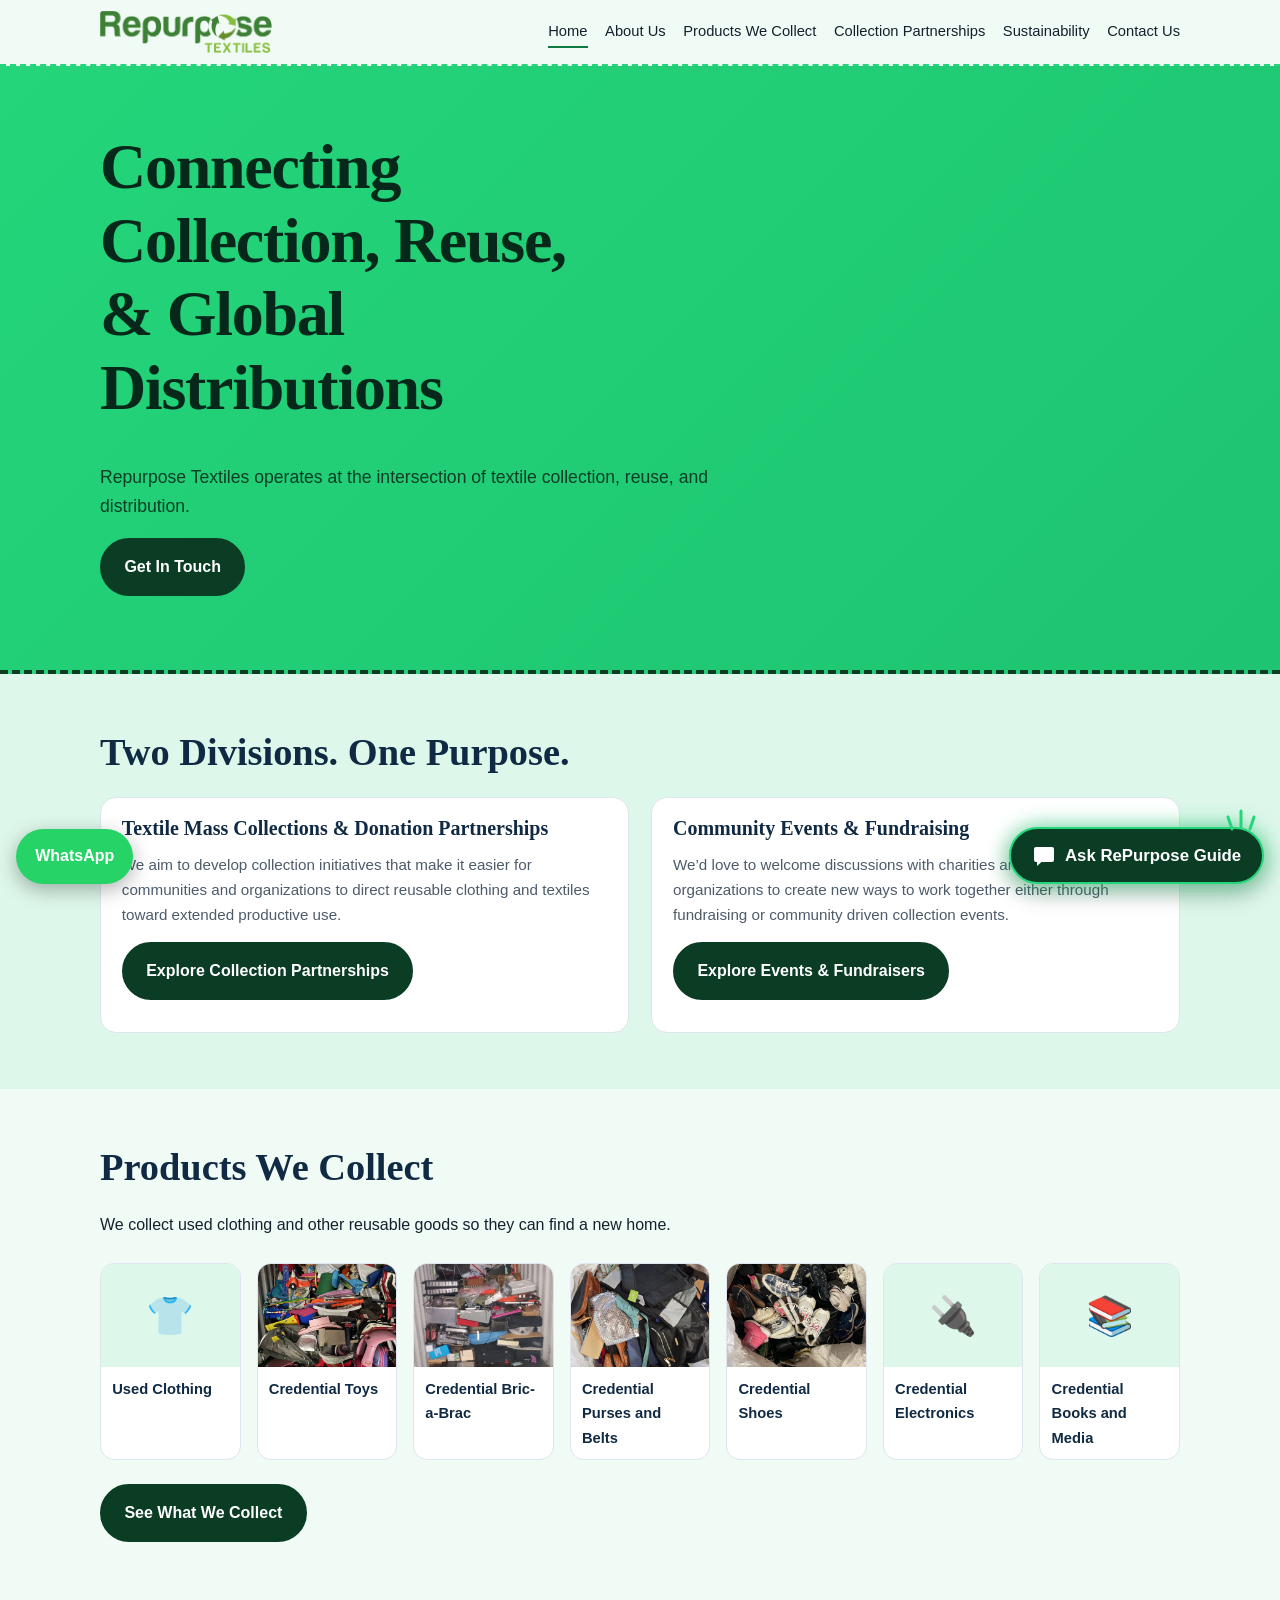
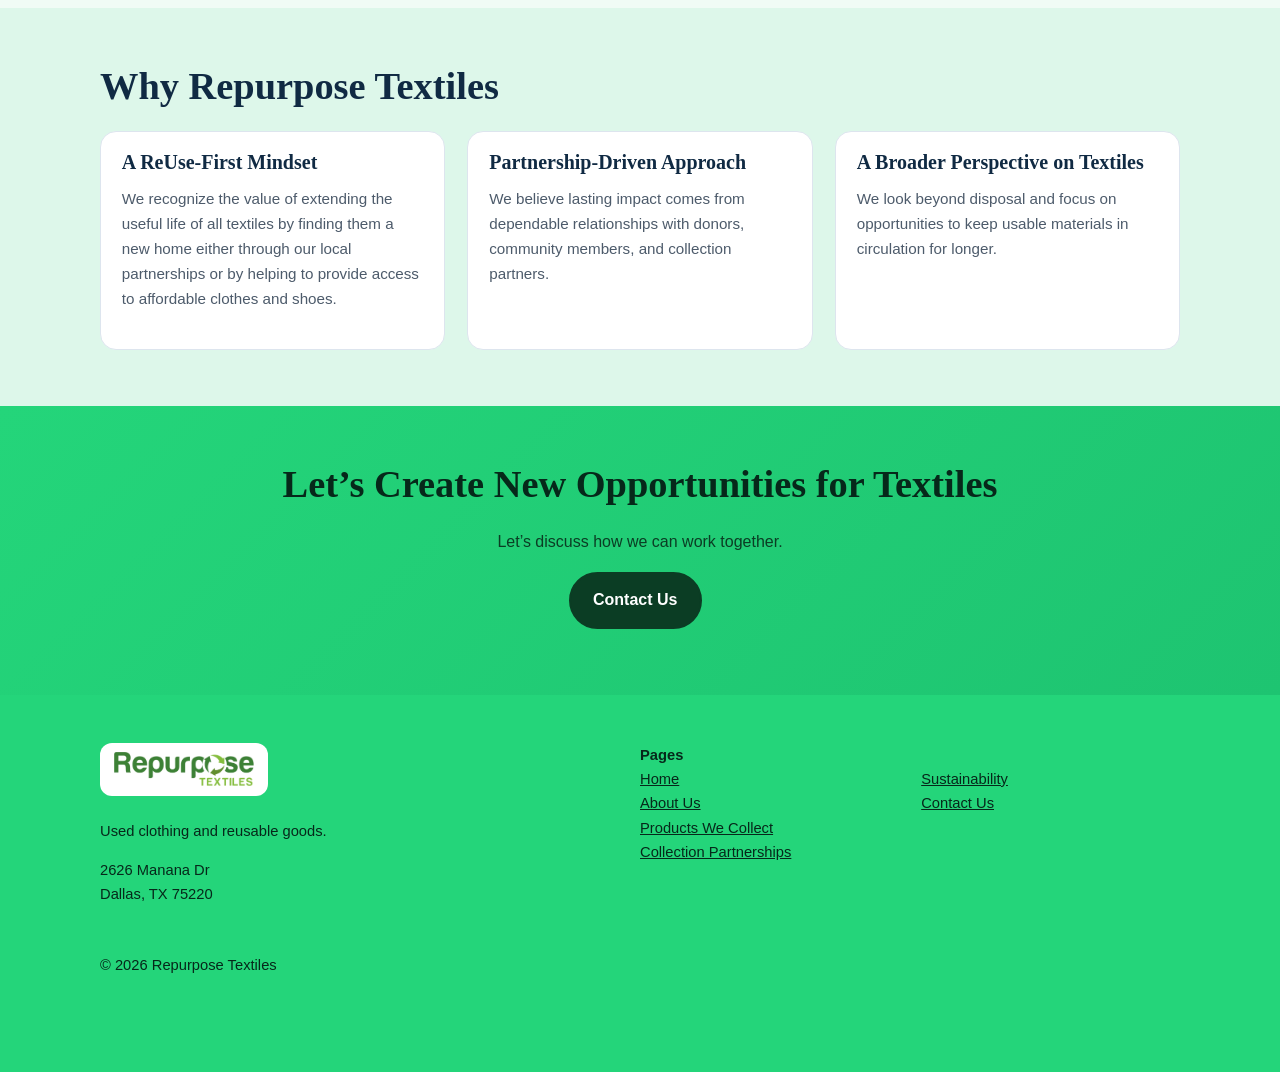
==== commit 993fc52e: "Add files via upload" ====
--- a/index.html
+++ b/index.html
@@ -1,14 +1,14 @@
-<!doctype html><html lang="en"><head><meta charset="utf-8"><meta name="viewport" content="width=device-width,initial-scale=1,viewport-fit=cover"><title>Textile Collection, Reuse & Distribution | Repurpose Textiles</title><meta name="description" content="Repurpose Textiles connects textile collection, reuse and distribution through community partnerships, donation programs and fundraising events."><meta name="theme-color" content="#163d25"><link rel="canonical" href="https://YOUR-DOMAIN.com/"><meta property="og:title" content="Textile Collection, Reuse & Distribution | Repurpose Textiles"><meta property="og:description" content="Repurpose Textiles connects textile collection, reuse and distribution through community partnerships, donation programs and fundraising events."><meta property="og:type" content="website"><meta property="og:url" content="https://YOUR-DOMAIN.com/"><link rel="icon" href="assets/favicon.png"><link rel="apple-touch-icon" href="assets/apple-touch-icon.png"><meta property="og:image" content="https://YOUR-DOMAIN.com/assets/og-image.png"><link rel="stylesheet" href="style.css"><script type="application/ld+json">{"@context":"https://schema.org","@type":"Organization","name":"Repurpose Textiles","url":"https://YOUR-DOMAIN.com","logo":"https://YOUR-DOMAIN.com/assets/logo.png","email":"info@YOUR-DOMAIN.com","address":{"@type":"PostalAddress","streetAddress":"2626 Manana Dr","addressLocality":"Dallas","addressRegion":"TX","postalCode":"75220","addressCountry":"US"}}</script></head><body>
-<header><div class="wrap bar"><a class="logo" href="index.html"><img src="assets/logo.png" alt="Repurpose Textiles" width="172" height="42"></a><button id="mt" aria-expanded="false" aria-controls="nav">Menu</button><nav id="nav" aria-label="Main"><ul><li><a href="index.html" aria-current=page>Home</a></li><li><a href="about.html">About Us</a></li><li><a href="products.html">Products</a></li><li><a href="partnerships.html">Collection Partnerships</a></li><li><a href="global-trade.html">Global Trade</a></li><li><a href="sustainability.html">Sustainability</a></li><li><a href="contact.html">Contact Us</a></li></ul></nav></div></header>
+<!doctype html><html lang="en"><head><meta charset="utf-8"><meta name="viewport" content="width=device-width,initial-scale=1,viewport-fit=cover"><title>Textile Collection, Reuse & Distribution | Repurpose Textiles</title><meta name="description" content="Repurpose Textiles connects textile collection, reuse and distribution through community partnerships, donation programs and fundraising events."><meta name="theme-color" content="#24d57a"><link rel="canonical" href="https://YOUR-DOMAIN.com/"><meta property="og:title" content="Textile Collection, Reuse & Distribution | Repurpose Textiles"><meta property="og:description" content="Repurpose Textiles connects textile collection, reuse and distribution through community partnerships, donation programs and fundraising events."><meta property="og:type" content="website"><meta property="og:url" content="https://YOUR-DOMAIN.com/"><link rel="icon" href="assets/favicon.png"><link rel="apple-touch-icon" href="assets/apple-touch-icon.png"><meta property="og:image" content="https://YOUR-DOMAIN.com/assets/og-image.png"><link rel="stylesheet" href="style.css"><script type="application/ld+json">{"@context":"https://schema.org","@type":"Organization","name":"Repurpose Textiles","url":"https://YOUR-DOMAIN.com","logo":"https://YOUR-DOMAIN.com/assets/logo.png","email":"info@YOUR-DOMAIN.com","address":{"@type":"PostalAddress","streetAddress":"2626 Manana Dr","addressLocality":"Dallas","addressRegion":"TX","postalCode":"75220","addressCountry":"US"}}</script></head><body>
+<header><div class="wrap bar"><a class="logo" href="index.html"><img src="assets/logo.png" alt="Repurpose Textiles" width="172" height="42"></a><button id="mt" aria-expanded="false" aria-controls="nav">Menu</button><nav id="nav" aria-label="Main"><ul><li><a href="index.html" aria-current=page>Home</a></li><li><a href="about.html">About Us</a></li><li><a href="products.html">Products We Collect</a></li><li><a href="partnerships.html">Collection Partnerships</a></li><li><a href="sustainability.html">Sustainability</a></li><li><a href="contact.html">Contact Us</a></li></ul></nav></div></header>
 <main><div class="hero pic"><div class="wrap"><div><h1>Connecting Collection, Reuse, &amp; Global Distributions</h1><p>Repurpose Textiles operates at the intersection of textile collection, reuse, and distribution.</p><a class="btn" href="contact.html">Get In Touch</a></div></div></div>
 <section class="alt-bg"><div class="wrap"><h2>Two Divisions. One Purpose.</h2><div class="grid">
 <div class="card"><div class="in"><h3>Textile Mass Collections &amp; Donation Partnerships</h3><p>We aim to develop collection initiatives that make it easier for communities and organizations to direct reusable clothing and textiles toward extended productive use.</p><a class="btn" href="partnerships.html">Explore Collection Partnerships</a></div></div>
 <div class="card"><div class="in"><h3>Community Events &amp; Fundraising</h3><p>We’d love to welcome discussions with charities and community organizations to create new ways to work together either through fundraising or community driven collection events.</p><a class="btn" href="partnerships.html#events">Explore Events &amp; Fundraisers</a></div></div></div></div></section>
-<section><div class="wrap"><h2>Our Products</h2><p>Wholesale supply of used clothing and other reusable goods.</p><div class="ptiles"><a class="pt" href="products.html"><img src="assets/clothing-bale.jpg" alt="A bale of used clothing" width="1200" height="900" loading="lazy"><span class="t">Used Clothing</span></a><a class="pt" href="products.html"><img src="assets/toys-1.jpg" alt="Used toys and baby gear" width="1200" height="900" loading="lazy"><span class="t">Credential Toys</span></a><a class="pt" href="products.html"><img src="assets/bric-1.jpg" alt="Luggage, fans and mixed household items" width="1200" height="900" loading="lazy"><span class="t">Credential Bric-a-Brac</span></a><a class="pt" href="products.html"><img src="assets/purses-1.jpg" alt="Used purses and backpacks" width="1200" height="900" loading="lazy"><span class="t">Credential Purses and Belts</span></a><a class="pt" href="products.html"><img src="assets/footwear-1.jpg" alt="A bag of used shoes" width="1200" height="900" loading="lazy"><span class="t">Credential Shoes</span></a><a class="pt" href="products.html"><div class="em" aria-hidden="true">🔌</div><span class="t">Credential Electronics</span></a><a class="pt" href="products.html"><div class="em" aria-hidden="true">📚</div><span class="t">Credential Books and Media</span></a></div><a class="btn" href="products.html">View All Products</a></div></section>
+<section><div class="wrap"><h2>Products We Collect</h2><p>We collect used clothing and other reusable goods so they can find a new home.</p><div class="ptiles"><a class="pt" href="products.html"><div class="em" aria-hidden="true">👕</div><span class="t">Used Clothing</span></a><a class="pt" href="products.html"><img src="assets/toys-1.jpg" alt="Used toys and baby gear" width="1200" height="900" loading="lazy"><span class="t">Credential Toys</span></a><a class="pt" href="products.html"><img src="assets/bric-1.jpg" alt="Luggage, fans and mixed household items" width="1200" height="900" loading="lazy"><span class="t">Credential Bric-a-Brac</span></a><a class="pt" href="products.html"><img src="assets/purses-1.jpg" alt="Used purses and backpacks" width="1200" height="900" loading="lazy"><span class="t">Credential Purses and Belts</span></a><a class="pt" href="products.html"><img src="assets/footwear-1.jpg" alt="A bag of used shoes" width="1200" height="900" loading="lazy"><span class="t">Credential Shoes</span></a><a class="pt" href="products.html"><div class="em" aria-hidden="true">🔌</div><span class="t">Credential Electronics</span></a><a class="pt" href="products.html"><div class="em" aria-hidden="true">📚</div><span class="t">Credential Books and Media</span></a></div><a class="btn" href="products.html">See What We Collect</a></div></section>
 <section class="alt-bg"><div class="wrap"><h2>Why Repurpose Textiles</h2><div class="grid g4">
 <div class="card"><div class="in"><h3>A ReUse-First Mindset</h3><p>We recognize the value of extending the useful life of all textiles by finding them a new home either through our local partnerships or by helping to provide access to affordable clothes and shoes.</p></div></div>
-<div class="card"><div class="in"><h3>Partnership-Driven Approach</h3><p>We believe sustainable business growth comes from dependable relationships with suppliers, buyers, and collection partners.</p></div></div>
+<div class="card"><div class="in"><h3>Partnership-Driven Approach</h3><p>We believe lasting impact comes from dependable relationships with donors, community members, and collection partners.</p></div></div>
 <div class="card"><div class="in"><h3>A Broader Perspective on Textiles</h3><p>We look beyond disposal and focus on opportunities to keep usable materials in circulation for longer.</p></div></div></div></div></section>
 <div class="band"><div class="wrap"><h2>Let’s Create New Opportunities for Textiles</h2><p>Let’s discuss how we can work together.</p><a class="btn" href="contact.html">Contact Us</a></div></div></main>
-<footer><div class="wrap grid"><div><a class="fl" href="index.html"><img src="assets/logo.png" alt="Repurpose Textiles" width="140" height="34"></a><p>Wholesale used clothing and reusable goods.</p><p>2626 Manana Dr<br>Dallas, TX 75220</p></div><div><b>Pages</b><br><a href="index.html">Home</a><br><a href="about.html">About Us</a><br><a href="products.html">Products</a><br><a href="partnerships.html">Collection Partnerships</a></div><div><b>&nbsp;</b><br><a href="global-trade.html">Global Trade</a><br><a href="sustainability.html">Sustainability</a><br><a href="contact.html">Contact Us</a></div></div><div class="wrap"><p style="margin-top:2rem">&copy; <span id="y">2026</span> Repurpose Textiles</p></div></footer>
+<footer><div class="wrap grid"><div><a class="fl" href="index.html"><img src="assets/logo.png" alt="Repurpose Textiles" width="140" height="34"></a><p>Used clothing and reusable goods.</p><p>2626 Manana Dr<br>Dallas, TX 75220</p></div><div><b>Pages</b><br><a href="index.html">Home</a><br><a href="about.html">About Us</a><br><a href="products.html">Products We Collect</a><br><a href="partnerships.html">Collection Partnerships</a></div><div><b>&nbsp;</b><br><a href="sustainability.html">Sustainability</a><br><a href="contact.html">Contact Us</a></div></div><div class="wrap"><p style="margin-top:2rem">&copy; <span id="y">2026</span> Repurpose Textiles</p></div></footer>
 <a class="wa" href="https://wa.me/19723810260" aria-label="Chat on WhatsApp">WhatsApp</a><script src="site.js" defer></script><script src="guide.js" defer></script></body></html>
--- a/style.css
+++ b/style.css
@@ -1,5 +1,5 @@
 
-:root{--ink:#14202e;--head:#102a43;--chat:#1b472a;--denim:#2f6a2d;--chambray:#e4edd6;--paper:#f1f5e9;--thread:#83bd3f;--moss:#1f4a22;--mute:#4d5b6b;--serif:"New York",ui-serif,"Iowan Old Style",Georgia,serif;--sans:-apple-system,BlinkMacSystemFont,"SF Pro Text","Helvetica Neue",Arial,sans-serif}
+:root{--ink:#14202e;--head:#102a43;--chat:#1b472a;--denim:#2f6a2d;--chambray:#e4edd6;--paper:#f1f5e9;--thread:#24d57a;--moss:#1f4a22;--mute:#4d5b6b;--serif:"New York",ui-serif,"Iowan Old Style",Georgia,serif;--sans:-apple-system,BlinkMacSystemFont,"SF Pro Text","Helvetica Neue",Arial,sans-serif}
 *{box-sizing:border-box}html{scroll-padding-top:5rem;-webkit-text-size-adjust:100%}
 body{margin:0;font:1rem/1.65 var(--sans);color:var(--ink);background:var(--paper);padding:env(safe-area-inset-top) env(safe-area-inset-left) 0 env(safe-area-inset-right)}
 img{max-width:100%}a{color:var(--denim)}h1,h2,h3{color:var(--head);font-family:var(--serif);line-height:1.15;margin:0 0 .6em;font-weight:700}
@@ -23,12 +23,12 @@
 .stats b{display:block;font:700 1.8rem var(--serif);color:var(--denim)}
 .grid{display:grid;grid-template-columns:repeat(auto-fit,minmax(260px,1fr));gap:1.4rem}
 .card{background:#fff;border-radius:16px;overflow:hidden;border:1px solid #dde5ee}.card .pic{aspect-ratio:4/3;background:var(--chambray);display:grid;place-items:center;color:var(--mute);font-size:.85rem;border-bottom:2px dashed var(--thread)}
-.gal{display:grid;grid-template-columns:repeat(4,1fr);gap:1.1rem}.gal img{aspect-ratio:3/4}@media(max-width:900px){.gal{grid-template-columns:repeat(2,1fr)}}.gl-btn{position:fixed;right:max(1rem,env(safe-area-inset-right));bottom:max(1rem,env(safe-area-inset-bottom));z-index:30;display:flex;align-items:center;gap:.55rem;background:#1b472a;color:#fff;border:2px solid #83bd3f;border-radius:999px;padding:.9rem 1.3rem;font:800 1.05rem var(--sans);box-shadow:0 0 22px rgba(131,189,63,.65),0 8px 24px rgba(0,0,0,.3);cursor:pointer;min-height:48px}
+.gal{display:grid;grid-template-columns:repeat(4,1fr);gap:1.1rem}.gal img{aspect-ratio:3/4}@media(max-width:900px){.gal{grid-template-columns:repeat(2,1fr)}}.gl-btn{position:fixed;right:max(1rem,env(safe-area-inset-right));bottom:max(1rem,env(safe-area-inset-bottom));z-index:30;display:flex;align-items:center;gap:.55rem;background:#1b472a;color:#fff;border:2px solid #24d57a;border-radius:999px;padding:.9rem 1.3rem;font:800 1.05rem var(--sans);box-shadow:0 0 22px rgba(36,213,122,.65),0 8px 24px rgba(0,0,0,.3);cursor:pointer;min-height:48px}
 .gl-btn[hidden]{display:none}.gl-btn:hover{background:#12331d}.gl-btn .rays{position:absolute;right:4px;top:-22px;pointer-events:none}
 .gl-tip{position:fixed;right:max(1rem,env(safe-area-inset-right));bottom:calc(max(1rem,env(safe-area-inset-bottom)) + 4.4rem);z-index:30;background:#fff;color:var(--ink);font-weight:600;font-size:.95rem;padding:.7rem 1rem;border-radius:14px;box-shadow:0 6px 24px rgba(0,0,0,.28);border:2px solid var(--chat);max-width:15rem;cursor:pointer}
 .gl-tip[hidden]{display:none}
 .gt{display:block;border:0;background:none;color:var(--chat);font:700 .85rem var(--sans);text-decoration:underline;cursor:pointer;margin-top:.3rem;padding:.4rem 0;min-height:36px}
-@keyframes gp{0%{box-shadow:0 0 22px rgba(131,189,63,.65),0 8px 24px rgba(0,0,0,.3),0 0 0 0 rgba(131,189,63,.6)}70%{box-shadow:0 0 22px rgba(131,189,63,.65),0 8px 24px rgba(0,0,0,.3),0 0 0 18px rgba(131,189,63,0)}100%{box-shadow:0 0 22px rgba(131,189,63,.65),0 8px 24px rgba(0,0,0,.3),0 0 0 0 rgba(131,189,63,0)}}@keyframes gr{0%,100%{opacity:.35;transform:scale(.9)}50%{opacity:1;transform:scale(1.08)}}
+@keyframes gp{0%{box-shadow:0 0 22px rgba(36,213,122,.65),0 8px 24px rgba(0,0,0,.3),0 0 0 0 rgba(36,213,122,.6)}70%{box-shadow:0 0 22px rgba(36,213,122,.65),0 8px 24px rgba(0,0,0,.3),0 0 0 18px rgba(36,213,122,0)}100%{box-shadow:0 0 22px rgba(36,213,122,.65),0 8px 24px rgba(0,0,0,.3),0 0 0 0 rgba(36,213,122,0)}}@keyframes gr{0%,100%{opacity:.35;transform:scale(.9)}50%{opacity:1;transform:scale(1.08)}}
 @media(prefers-reduced-motion:no-preference){.gl-btn{animation:gp 2.4s ease-out infinite}.gl-btn .rays{animation:gr 1.6s ease-in-out infinite;transform-origin:50% 100%}}
 @media(max-width:480px){.gl-btn .lg{display:none}.gl-btn{padding:.8rem 1rem;font-size:.95rem}body .wa{padding:.8rem 1rem;font-size:.9rem}}
 @media(max-width:359px){.gl-btn{padding:.7rem .8rem;font-size:.85rem;gap:.35rem}body .wa{padding:.7rem .8rem;font-size:.8rem}}
@@ -56,3 +56,17 @@
 @media(max-width:900px){#mt{display:block}nav{display:none;position:absolute;left:0;right:0;top:100%;background:var(--paper);padding:.5rem 1.25rem 1rem;border-bottom:2px dashed var(--thread)}nav.open{display:block}nav ul{flex-direction:column;gap:0}nav a{display:block;padding:.8rem 0;font-size:1.05rem}
 .hero .wrap,.two{grid-template-columns:1fr}.stats{grid-template-columns:1fr}footer .grid{grid-template-columns:1fr}.hero{padding:2.5rem 0}}
 @media(prefers-reduced-motion:no-preference){.tag{animation:up .7s ease both}@keyframes up{from{opacity:0;transform:translateY(14px)}}}
+
+:root{--denim:#0e7a42;--chat:#0b3d24;--paper:#f0fbf5;--chambray:#ddf7ea;--thread:#24d57a;--moss:#0b3d24}
+header{background:rgba(240,251,245,.92)}
+.btn{background:#0b3d24;color:#fff;border-color:#0b3d24}.btn:hover{background:#06281a;border-color:#06281a}.btn.alt{background:transparent;color:inherit;border-color:currentColor}
+.hero.pic,.page-hero,.band{background:linear-gradient(135deg,#24d57a,#1ec471);color:#06281a}
+.hero.pic,.page-hero{border-bottom:4px dashed #0b3d24}
+.hero h1,.page-hero h1,.band h2,.page-hero .lead{color:#06281a}
+.hero p,.page-hero p,.band p{color:#0b3d24}
+footer{background:#24d57a;color:#06281a}footer p,footer b,footer a{color:#06281a}
+.gl-h{background:#24d57a;color:#06281a}.gl-h b,.gl-h small,.gl-h button{color:#06281a}
+.gb{background:#e3f7ec}.gb.u{background:#0b3d24;color:#fff}
+.gl-btn{background:#0b3d24;color:#fff;border-color:#24d57a}
+
+.thumbs{flex-wrap:wrap}
